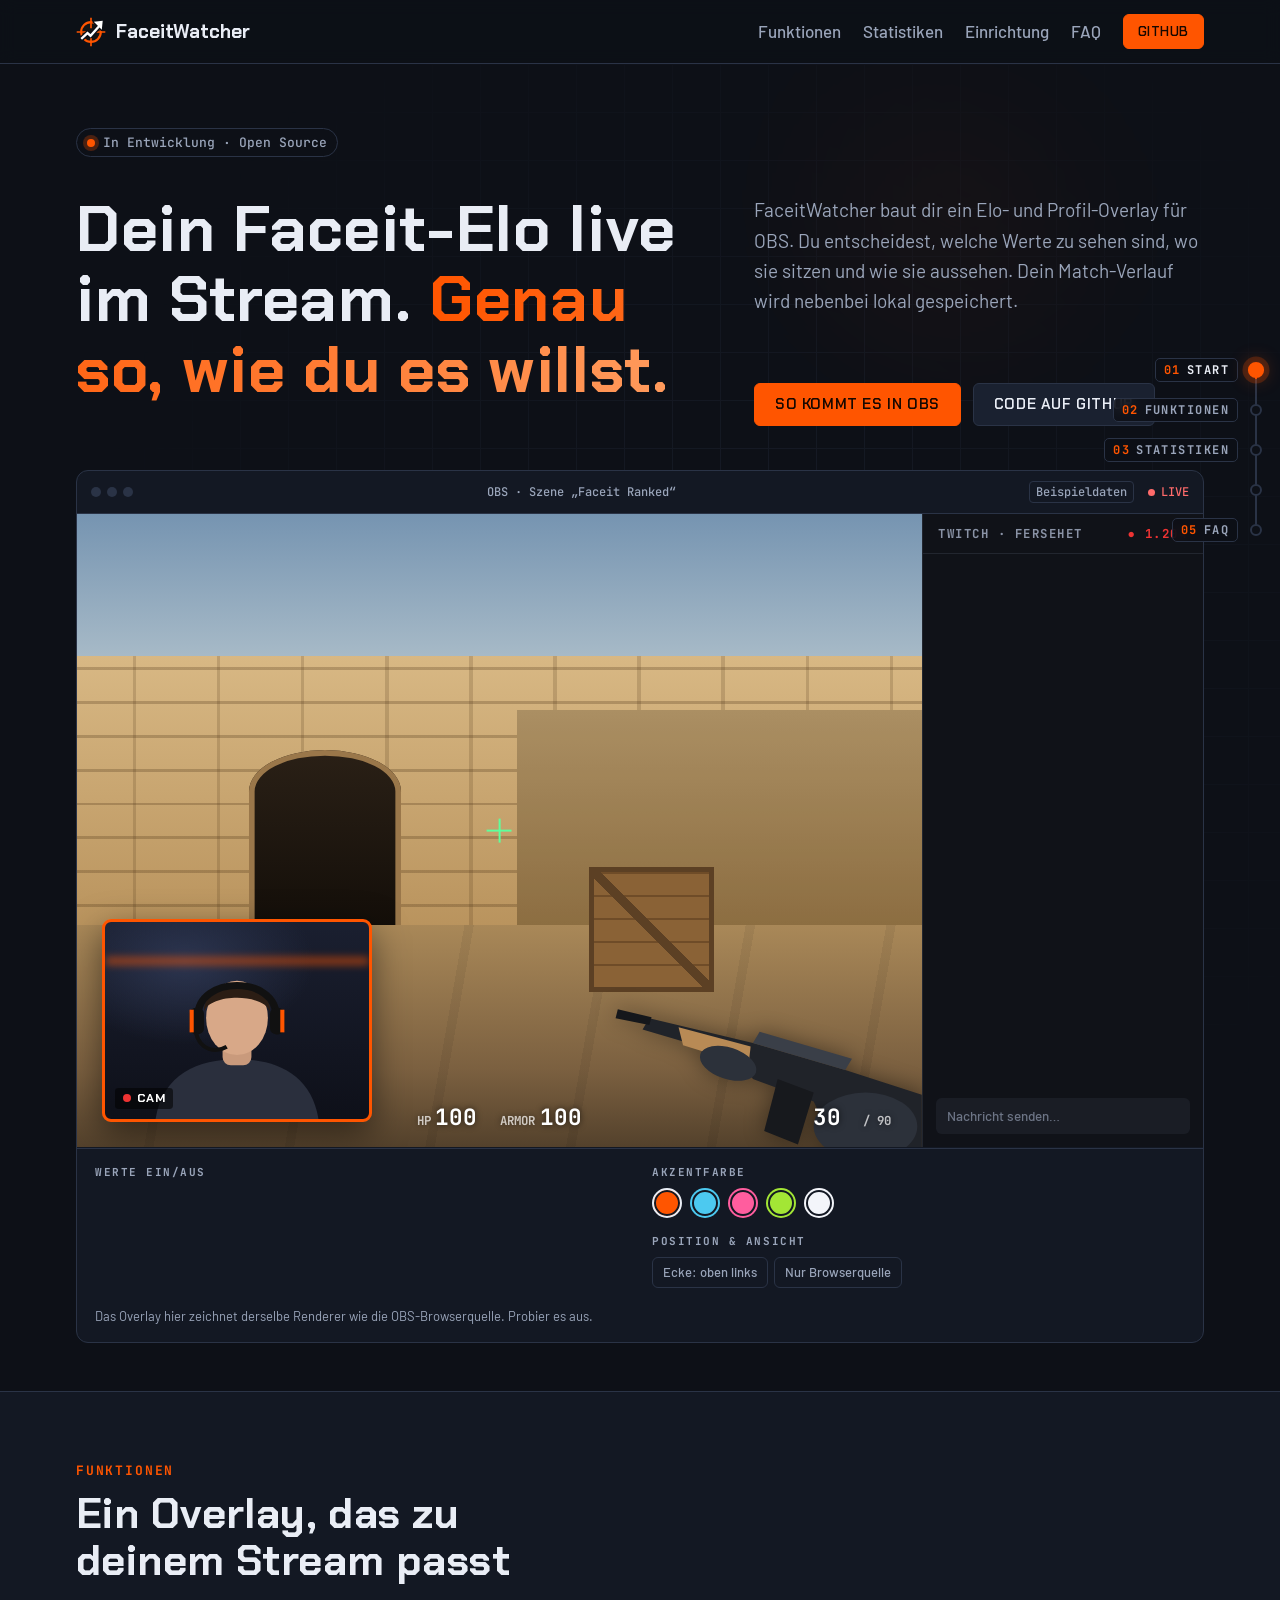
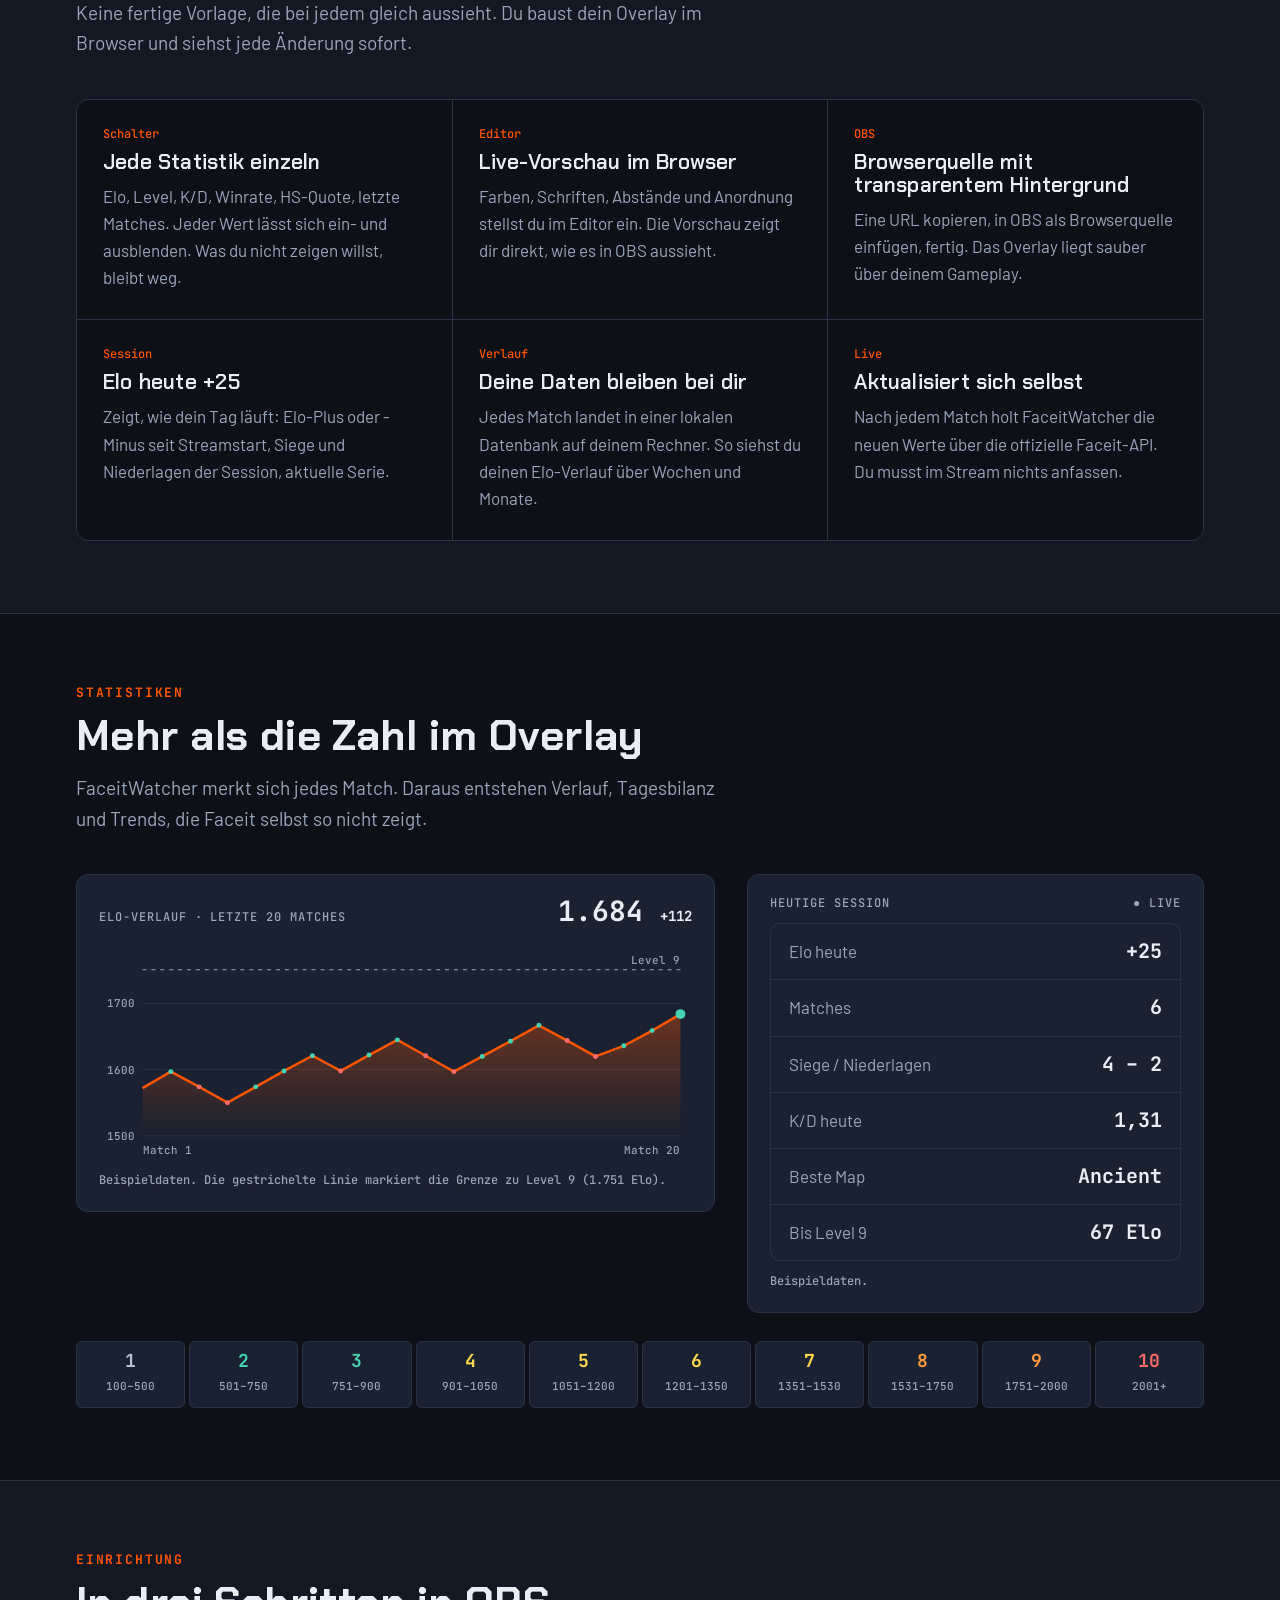
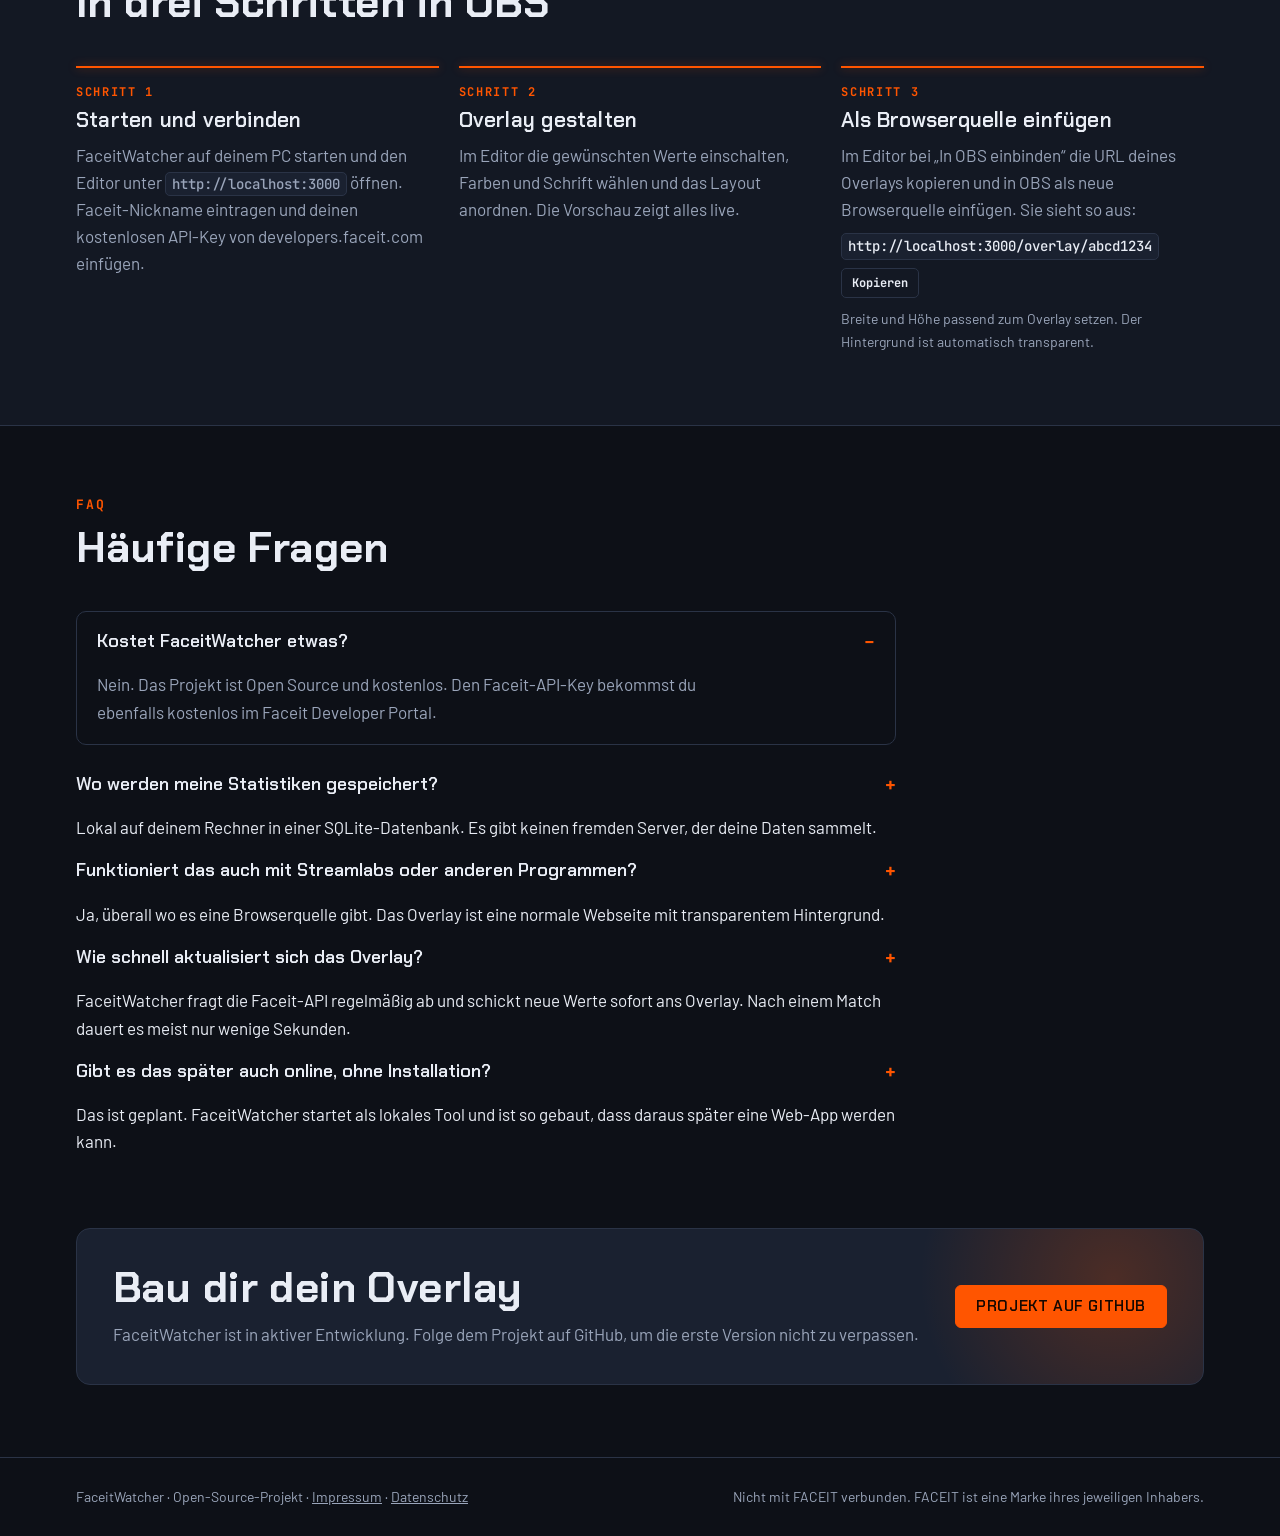
==== website/index.html @ f6cf3127 "Landingpage: Chat als Twitch-Chat von Fersehet, Namen über demo.json" ====
<!doctype html>
<html lang="de">
<head>
<meta charset="utf-8">
<meta name="viewport" content="width=device-width, initial-scale=1, viewport-fit=cover">
<title>FaceitWatcher Overlay</title>
<meta name="description" content="FaceitWatcher: Dein eigenes Faceit Elo- und Profil-Overlay für OBS. Jede Statistik einzeln schaltbar, frei gestaltbar, Verlauf lokal gespeichert.">
<link rel="icon" type="image/svg+xml" href="logo.svg">
<link rel="stylesheet" href="fonts/fonts.css">
<script>document.documentElement.classList.add('js');</script>
<style>
/* Layout: dark broadcast studio. Hero = live overlay editor on a faux game scene; below, alternating feature rows, a real 3-step OBS setup, FAQ, CTA. */
:root {
  color-scheme: dark;
  --bg: #0d1017;
  --bg-2: #131823;
  --surface: #1a2130;
  --line: #2a3346;
  --fg: #e9edf5;
  --muted: #9aa5ba;
  --accent: #ff5500;
  --accent-ink: #170800;
  --glow: rgba(255, 85, 0, .45);
  --up: #46d3b0;
  --down: #ff6b6b;
  --f-overlay: "Play", "Chakra Petch", system-ui, sans-serif;
  --f-display: "Chakra Petch", "Rajdhani", "Segoe UI", system-ui, sans-serif;
  --f-body: "Barlow", "Segoe UI", system-ui, sans-serif;
  --f-mono: "JetBrains Mono", ui-monospace, "SFMono-Regular", Consolas, monospace;
  --gutter-l: max(16px, env(safe-area-inset-left, 0px));
  --gutter-r: max(16px, env(safe-area-inset-right, 0px));
}
* { box-sizing: border-box; }
html { scroll-behavior: smooth; }
@media (prefers-reduced-motion: reduce) { html { scroll-behavior: auto; } *, *::before, *::after { animation: none !important; transition: none !important; } }
body { margin: 0; background: var(--bg); color: var(--fg); font: 400 17px/1.6 var(--f-body); }
a { color: inherit; }
:focus-visible { outline: 2px solid var(--accent); outline-offset: 3px; border-radius: 4px; }
.wrap { max-width: 1160px; margin: 0 auto; padding-left: var(--gutter-l); padding-right: var(--gutter-r); }
h1, h2, h3 { font-family: var(--f-display); font-weight: 700; line-height: 1.1; text-wrap: balance; margin: 0; letter-spacing: .01em; }
h2 { font-size: clamp(28px, 4vw, 42px); }
h3 { font-size: 21px; font-weight: 600; }
p { margin: 0; }
.eyebrow { font: 600 13px/1 var(--f-mono); letter-spacing: .14em; text-transform: uppercase; color: var(--accent); }
.lead { color: var(--muted); font-size: 19px; max-width: 60ch; }

/* Nav */
body::before { content: ""; position: fixed; inset: 0 0 auto; height: env(safe-area-inset-top, 0px); z-index: 10; background: var(--bg); }
.nav { position: sticky; top: env(safe-area-inset-top, 0px); z-index: 9; background: color-mix(in srgb, var(--bg) 88%, transparent); backdrop-filter: blur(8px); border-bottom: 1px solid var(--line); }
.nav .wrap { display: flex; align-items: center; justify-content: space-between; gap: 16px; padding-block: 14px; }
.brand { display: flex; align-items: center; gap: 10px; font: 700 19px/1 var(--f-display); text-decoration: none; }
.brand-mark { width: 30px; height: 30px; flex: none; }
.nav-links { display: flex; gap: 22px; align-items: center; font-weight: 500; }
.nav-links a { text-decoration: none; color: var(--muted); }
.nav-links a:hover { color: var(--fg); }
@media (max-width: 720px) { .nav-links a:not(.btn) { display: none; } }

.btn { display: inline-flex; align-items: center; gap: 8px; font: 600 15px/1 var(--f-display); letter-spacing: .04em; text-transform: uppercase; text-decoration: none; padding: 13px 20px; border-radius: 6px; border: 1px solid var(--line); background: var(--surface); color: var(--fg); cursor: pointer; }
.btn:hover { border-color: var(--muted); }
.btn.primary { background: var(--accent); border-color: var(--accent); color: var(--accent-ink); }
.btn.primary:hover { filter: brightness(1.06); }
.nav .btn { padding: 10px 14px; font-size: 13px; }

/* Hero */
.hero { padding-block: 64px 48px; }
.hero-grid { display: grid; grid-template-columns: minmax(0, 1fr); gap: 44px; }
.hero-text { display: grid; grid-template-columns: minmax(0, 7fr) minmax(0, 5fr); gap: 20px 48px; align-items: end; }
.hero-text > :first-child { grid-column: 1 / -1; justify-self: start; }
@media (max-width: 860px) { .hero-text { grid-template-columns: minmax(0, 1fr); } }
.hero-text h1 { margin: 0; grid-row: span 2; }
.hero h1 { font-size: clamp(38px, 5.6vw, 64px); margin-block: 18px 20px; }
.hero h1 em { font-style: normal; color: var(--accent); }
.hero .actions { display: flex; flex-wrap: wrap; gap: 12px; margin-top: 28px; }
.status { display: inline-flex; align-items: center; gap: 8px; font: 500 13px/1 var(--f-mono); color: var(--muted); border: 1px solid var(--line); padding: 7px 10px; border-radius: 999px; }
.status i { width: 8px; height: 8px; border-radius: 50%; background: var(--accent); box-shadow: 0 0 0 4px color-mix(in srgb, var(--accent) 25%, transparent); }

/* Demo: nachgebaute Stream-Szene, darin das echte Overlay (render.js aus dem Tool) */
.demo { background: var(--bg-2); border: 1px solid var(--line); border-radius: 12px; overflow: hidden; min-width: 0; }
.demo-bar { display: flex; align-items: center; justify-content: space-between; gap: 12px; padding: 10px 14px; border-bottom: 1px solid var(--line); font: 500 12px/1 var(--f-mono); color: var(--muted); }
.demo-bar .dots { display: flex; gap: 6px; }
.demo-bar .dots span { width: 10px; height: 10px; border-radius: 50%; background: var(--line); }
.demo-bar .right { display: inline-flex; gap: 14px; align-items: center; }
@media (max-width: 600px) { .demo-bar > span:nth-child(2) { display: none; } }
.rec { color: var(--down); display: inline-flex; gap: 6px; align-items: center; }
.rec::before { content: ""; width: 7px; height: 7px; border-radius: 50%; background: var(--down); animation: blink 1.6s infinite; }
.source { border: 1px solid var(--line); border-radius: 4px; padding: 4px 6px; }
.source.live { color: var(--up); border-color: color-mix(in srgb, var(--up) 45%, var(--line)); }
@keyframes blink { 50% { opacity: .25; } }

.stream { position: relative; aspect-ratio: 16 / 9; overflow: hidden; container-type: inline-size; background: #07080b; font-family: var(--f-body); }
.game { position: absolute; inset: 0 25% 0 0; overflow: hidden; }
.world { position: absolute; inset: -3%; animation: sway 9s ease-in-out infinite alternate; }
@keyframes sway { 0% { transform: translate(0, 0); } 35% { transform: translate(-1.2%, .4%); } 70% { transform: translate(.8%, -.3%); } 100% { transform: translate(1.4%, .5%); } }
.sky { position: absolute; inset: 0 0 55%; background: linear-gradient(180deg, #6f8fae 0%, #b8c7cf 70%, #d9cfb4 100%); }
.wall { position: absolute; left: 0; right: 0; top: 24%; bottom: 34%; background:
  repeating-linear-gradient(0deg, transparent 0 11%, rgba(80, 55, 25, .28) 11% 12%),
  repeating-linear-gradient(90deg, transparent 0 9%, rgba(80, 55, 25, .2) 9% 9.4%),
  linear-gradient(180deg, #d8b884, #b8925c); }
.wall.far { left: 52%; top: 32%; bottom: 36%; background: linear-gradient(180deg, #c9a874, #a5814d); filter: brightness(.85); }
.door { position: absolute; left: 22%; width: 17%; top: 38%; bottom: 34%; background: linear-gradient(180deg, #2a2016, #120d08); border-radius: 50% 50% 0 0 / 22% 22% 0 0; box-shadow: inset 0 0 0 .5cqw #9a774a; }
.crate { position: absolute; left: 60%; width: 14%; aspect-ratio: 1; bottom: 26%; background:
  linear-gradient(45deg, transparent 47%, #5c4024 47% 53%, transparent 53%),
  repeating-linear-gradient(0deg, #8a6236 0 18%, #6f4c28 18% 20%); border: .5cqw solid #5c4024; }
.floor { position: absolute; left: 0; right: 0; bottom: 0; height: 36%; background: linear-gradient(180deg, #a98858 0%, #7b6040 60%, #4a3a27 100%); }
.floor::after { content: ""; position: absolute; inset: 0; background: repeating-linear-gradient(100deg, transparent 0 14%, rgba(0, 0, 0, .06) 14% 15%); }
.xhair { position: absolute; left: 50%; top: 50%; width: 2.2cqw; aspect-ratio: 1; transform: translate(-50%, -50%); z-index: 2;
  background: linear-gradient(#5dff9c, #5dff9c) center/2px 100% no-repeat, linear-gradient(#5dff9c, #5dff9c) center/100% 2px no-repeat; }
.gun { position: absolute; right: 0; bottom: -1%; width: 40%; z-index: 2; filter: drop-shadow(0 0 1cqw rgba(0, 0, 0, .4)); animation: breathe 3.2s ease-in-out infinite; }
@keyframes breathe { 50% { transform: translateY(2%); } }
.gun.fire { animation: recoil .18s ease-out 3; }
@keyframes recoil { 40% { transform: translate(1.5%, 4%) rotate(-1.5deg); } }
.hud { position: absolute; z-index: 3; color: #fff; font: 700 2cqw/1 var(--f-mono); text-shadow: 0 0 .6cqw rgba(0, 0, 0, .7); display: flex; gap: 2cqw; align-items: baseline; }
.hud small { font-size: .55em; opacity: .7; margin-right: .4em; }
.hud.hp { left: 50%; bottom: 3%; transform: translateX(-50%); }
.hud.ammo { right: 3%; bottom: 3%; }
.killfeed { position: absolute; right: 2%; top: 3%; z-index: 3; display: grid; gap: .5cqw; justify-items: end; }
.killfeed div { font: 600 1.15cqw/1 var(--f-body); color: #fff; background: rgba(0, 0, 0, .55); padding: .5cqw .8cqw; border-radius: .3cqw; animation: rise .3s ease; }
.killfeed .ct { color: #8fc3ff; } .killfeed .t { color: #ffd27a; }
.killfeed .me { box-shadow: inset 0 0 0 1px #e33; }

.slot { position: absolute; z-index: 4; transition: left .45s cubic-bezier(.5, 0, .2, 1), top .45s cubic-bezier(.5, 0, .2, 1); left: 2.5%; top: 4%; }
.stream.pos-tr .slot { left: calc(97.5% - var(--sw, 0px)); }
.stream.pos-br .slot { left: calc(97.5% - var(--sw, 0px)); top: calc(86% - var(--sh, 0px)); }
.slot-inner { transform-origin: 0 0; }
.stream.pos-tr .killfeed { opacity: 0; }

.cam { position: absolute; left: 2.2%; bottom: 4%; width: 24%; aspect-ratio: 4 / 3; z-index: 4; border-radius: .8cqw; overflow: hidden; border: .3cqw solid var(--accent); box-shadow: 0 1cqw 3cqw rgba(0, 0, 0, .5);
  background: radial-gradient(70% 60% at 30% 20%, #2c3550, transparent 70%), linear-gradient(180deg, #1a1f30, #0e1019); }
.cam::before { content: ""; position: absolute; left: 0; right: 0; top: 18%; height: 3%; background: var(--accent); filter: blur(.4cqw); opacity: .7; }
.cam svg { position: absolute; left: 50%; bottom: -4%; width: 78%; transform: translateX(-50%); animation: bob 4s ease-in-out infinite; }
@keyframes bob { 50% { transform: translateX(-50%) translateY(2%) rotate(-1deg); } }
.cam .tag { position: absolute; left: 4%; bottom: 5%; font: 700 1.1cqw/1 var(--f-display); color: #fff; background: rgba(0, 0, 0, .55); padding: .4cqw .7cqw; border-radius: .3cqw; letter-spacing: .05em; }
.cam .tag i { display: inline-block; width: .7cqw; height: .7cqw; border-radius: 50%; background: #e33; margin-right: .5cqw; animation: blink 1.6s infinite; }

.chat { position: absolute; top: 0; right: 0; bottom: 0; width: 25%; z-index: 4; background: #101218; border-left: 1px solid #22262f; display: flex; flex-direction: column; }
.chat-head { padding: 1.2cqw 1.4cqw; font: 700 1.1cqw/1 var(--f-mono); letter-spacing: .12em; color: #8a93a6; border-bottom: 1px solid #22262f; display: flex; justify-content: space-between; }
.chat-head b { color: #e33; font-weight: 700; }
.chat-list { flex: 1; overflow: hidden; display: flex; flex-direction: column; justify-content: flex-end; gap: .7cqw; padding: 1.2cqw 1.4cqw; font: 500 1.3cqw/1.35 var(--f-body); color: #d5dae4; }
.chat-list p { margin: 0; animation: rise .3s ease; overflow-wrap: anywhere; }
.chat-list b { font-weight: 700; }
.chat-list .hl { background: color-mix(in srgb, var(--accent) 18%, transparent); border-left: .3cqw solid var(--accent); padding: .4cqw .6cqw; border-radius: .3cqw; }
.chat-input { margin: 1cqw 1.2cqw 1.2cqw; padding: 1cqw; border-radius: .5cqw; background: #1a1d25; color: #6d7586; font: 500 1.2cqw/1 var(--f-body); }

.alert { position: absolute; left: 37.5%; top: 6%; z-index: 5; transform: translate(-50%, -150%); opacity: 0; transition: transform .5s cubic-bezier(.3, 1.4, .5, 1), opacity .3s;
  background: rgba(12, 14, 20, .9); border: 1px solid var(--accent); border-radius: .8cqw; padding: 1cqw 1.8cqw; text-align: center; color: #fff; font: 600 1.4cqw/1.3 var(--f-display); box-shadow: 0 0 3cqw var(--glow); }
.alert small { display: block; font: 600 1cqw/1 var(--f-mono); color: var(--accent); letter-spacing: .14em; margin-bottom: .4cqw; }
.alert.on { transform: translate(-50%, 0); opacity: 1; }

.stream.alpha { background: repeating-conic-gradient(#2b3140 0 25%, #222836 0 50%) 0 0 / 22px 22px; }
.stream.alpha .world, .stream.alpha .cam, .stream.alpha .chat, .stream.alpha .hud, .stream.alpha .killfeed, .stream.alpha .alert, .stream.alpha .xhair, .stream.alpha .gun { visibility: hidden; }
.stream.alpha .game { right: 0; }
.scene-label { position: absolute; left: 50%; transform: translateX(-50%); bottom: 1.5%; font: 500 11px/1 var(--f-mono); color: #ffffffb0; background: #00000066; padding: 5px 7px; border-radius: 4px; z-index: 6; white-space: nowrap; }
.stream:not(.alpha) .scene-label { display: none; }

/* Controls */
.controls { display: grid; grid-template-columns: minmax(0, 1fr) minmax(0, 1fr); gap: 18px 24px; padding: 18px; border-top: 1px solid var(--line); }
@media (max-width: 560px) { .controls { grid-template-columns: minmax(0, 1fr); } }
.ctl-title { font: 600 11px/1 var(--f-mono); letter-spacing: .14em; text-transform: uppercase; color: var(--muted); margin-bottom: 10px; }
.chips { display: flex; flex-wrap: wrap; gap: 6px; }
.chip { font: 500 13px/1 var(--f-body); padding: 8px 10px; border-radius: 6px; border: 1px solid var(--line); background: transparent; color: var(--muted); cursor: pointer; display: inline-flex; align-items: center; gap: 6px; }
.chip[aria-pressed="true"] { color: var(--fg); border-color: color-mix(in srgb, var(--accent) 60%, var(--line)); background: color-mix(in srgb, var(--accent) 12%, transparent); }
.chip[aria-pressed="true"]::before { content: ""; width: 6px; height: 6px; border-radius: 50%; background: var(--accent); }
.swatches { display: flex; gap: 8px; flex-wrap: wrap; }
.sw { width: 30px; height: 30px; border-radius: 50%; border: 2px solid transparent; cursor: pointer; padding: 0; background: var(--c); box-shadow: inset 0 0 0 2px var(--bg-2); }
.sw[aria-pressed="true"] { border-color: var(--fg); }
.demo-note { font-size: 13px; color: var(--muted); padding: 0 18px 16px; }

/* Sections */
section { padding-block: 72px; scroll-margin-top: 60px; }
.sec-head { display: grid; gap: 14px; margin-bottom: 40px; max-width: 720px; }
.band { background: var(--bg-2); border-block: 1px solid var(--line); }

.features { display: grid; grid-template-columns: repeat(3, minmax(0, 1fr)); gap: 1px; background: var(--line); border: 1px solid var(--line); border-radius: 12px; overflow: hidden; }
@media (max-width: 900px) { .features { grid-template-columns: repeat(2, minmax(0, 1fr)); } }
@media (max-width: 600px) { .features { grid-template-columns: minmax(0, 1fr); } }
.feat { background: var(--bg); padding: 28px 26px; display: flex; flex-direction: column; gap: 10px; }
.feat p { color: var(--muted); }
.feat .tag { font: 500 12px/1 var(--f-mono); color: var(--accent); }

/* Stats */
.stats-grid { display: grid; grid-template-columns: minmax(0, 7fr) minmax(0, 5fr); gap: 32px; align-items: start; }
@media (max-width: 900px) { .stats-grid { grid-template-columns: minmax(0, 1fr); } }
.panel { background: var(--surface); border: 1px solid var(--line); border-radius: 12px; padding: 22px; min-width: 0; }
.panel-head { display: flex; justify-content: space-between; align-items: baseline; gap: 12px; flex-wrap: wrap; margin-bottom: 14px; }
.panel-head b { font: 700 28px/1 var(--f-mono); }
.panel-head > span, .panel-head > div > span { font: 500 12px/1 var(--f-mono); color: var(--muted); letter-spacing: .08em; text-transform: uppercase; }
.chart { width: 100%; height: auto; display: block; }
.chart text { fill: var(--muted); font: 500 11px var(--f-mono); }
.session { display: grid; gap: 1px; background: var(--line); border-radius: 10px; overflow: hidden; border: 1px solid var(--line); }
.session div { background: var(--surface); padding: 14px 18px; display: flex; justify-content: space-between; align-items: baseline; gap: 12px; }
.session dt { color: var(--muted); }
.session b { font: 700 20px/1 var(--f-mono); font-variant-numeric: tabular-nums; }
.example { font: 500 12px/1.4 var(--f-mono); color: var(--muted); margin-top: 12px; }

.levels { display: grid; grid-template-columns: repeat(10, minmax(0, 1fr)); gap: 4px; margin-top: 28px; }
@media (max-width: 600px) { .levels { grid-template-columns: repeat(5, minmax(0, 1fr)); } }
.levels div { background: var(--surface); border: 1px solid var(--line); border-radius: 6px; padding: 10px 6px; text-align: center; }
.levels b { display: block; font: 700 18px/1 var(--f-mono); color: var(--lc); }
.levels span { font: 500 11px/1.3 var(--f-mono); color: var(--muted); }

/* Steps */
.steps { display: grid; grid-template-columns: repeat(3, minmax(0, 1fr)); gap: 20px; counter-reset: s; }
@media (max-width: 860px) { .steps { grid-template-columns: minmax(0, 1fr); } }
.step { counter-increment: s; border-top: 2px solid var(--accent); padding-top: 18px; display: grid; gap: 10px; align-content: start; }
.step::before { content: "Schritt " counter(s); font: 600 12px/1 var(--f-mono); letter-spacing: .14em; text-transform: uppercase; color: var(--accent); }
.step p { color: var(--muted); }
code, .url { font: 500 14px/1.5 var(--f-mono); background: var(--surface); border: 1px solid var(--line); border-radius: 5px; padding: 2px 6px; overflow-wrap: anywhere; }
.copyrow { display: flex; gap: 8px; align-items: center; flex-wrap: wrap; }
.copybtn { font: 600 12px/1 var(--f-mono); padding: 8px 10px; border-radius: 5px; border: 1px solid var(--line); background: transparent; color: var(--fg); cursor: pointer; }

/* FAQ */
.faq { display: grid; gap: 10px; max-width: 820px; }
details { background: var(--bg); border: 1px solid var(--line); border-radius: 10px; padding: 0 20px; }
summary { cursor: pointer; padding-block: 18px; font: 600 18px/1.3 var(--f-display); list-style: none; display: flex; justify-content: space-between; gap: 16px; }
summary::-webkit-details-marker { display: none; }
summary::after { content: "+"; font-family: var(--f-mono); color: var(--accent); }
details[open] summary::after { content: "–"; }
details p { color: var(--muted); padding-bottom: 18px; max-width: 65ch; }

/* CTA */
.cta { text-align: left; display: grid; grid-template-columns: minmax(0, 1fr) auto; gap: 24px; align-items: center; background: var(--surface); border: 1px solid var(--line); border-radius: 14px; padding: 36px; }
@media (max-width: 720px) { .cta { grid-template-columns: minmax(0, 1fr); padding: 26px; } }
.cta p { color: var(--muted); margin-top: 10px; }
footer { border-top: 1px solid var(--line); padding-block: 28px; color: var(--muted); font-size: 14px; }
footer .wrap { display: flex; justify-content: space-between; gap: 16px; flex-wrap: wrap; }
/* Ladebildschirm: Logo baut sich auf und pulsiert, danach verschwimmt er in die Seite */
.intro { display: none; }
.js .intro { position: fixed; inset: 0; z-index: 100; display: grid; place-items: center; background: radial-gradient(60% 50% at 50% 50%, #1a1208 0%, var(--bg) 70%); transition: opacity .6s ease, filter .6s ease, visibility 0s .6s; }
.js .intro.done { opacity: 0; filter: blur(14px); visibility: hidden; pointer-events: none; }
.intro-inner { display: grid; justify-items: center; gap: 18px; transition: transform .6s cubic-bezier(.5, 0, .2, 1); }
.intro.done .intro-inner { transform: scale(1.35); }
.intro-logo { overflow: visible; filter: drop-shadow(0 0 18px var(--glow)); animation: fw-pulse 1.1s ease-in-out .9s infinite; }
.i-ring { stroke-dasharray: 100; stroke-dashoffset: 100; transform: rotate(-90deg); transform-origin: 32px 32px; animation: draw .7s cubic-bezier(.6, 0, .2, 1) .1s forwards; }
.i-cross { opacity: 0; transform: scale(.4); transform-origin: 32px 32px; animation: pop .45s cubic-bezier(.3, 1.6, .5, 1) .45s forwards; }
.i-core { opacity: 0; animation: fade .4s ease .3s forwards; }
.i-arrow { stroke-dasharray: 100; stroke-dashoffset: 100; animation: draw .45s ease-out .65s forwards; }
.i-head { opacity: 0; transform: translate(-6px, 6px); animation: shoot .3s ease-out 1s forwards; }
.intro-word { font: 700 22px/1 var(--f-display); letter-spacing: .32em; color: var(--fg); padding-left: .32em; opacity: 0; animation: rise .5s ease .75s forwards; }
.intro-word span { color: var(--accent); }
.intro-bar { width: 160px; height: 2px; background: var(--line); border-radius: 2px; overflow: hidden; opacity: 0; animation: fade .3s ease .8s forwards; }
.intro-bar i { display: block; height: 100%; width: 100%; background: var(--accent); box-shadow: 0 0 10px var(--glow); transform-origin: left; transform: scaleX(var(--p, .1)); transition: transform .35s ease; }
@keyframes draw { to { stroke-dashoffset: 0; } }
@keyframes pop { to { opacity: 1; transform: none; } }
@keyframes fade { to { opacity: 1; } }
@keyframes shoot { to { opacity: 1; transform: none; } }
@keyframes rise { from { opacity: 0; transform: translateY(8px); } to { opacity: 1; transform: none; } }
@keyframes fw-pulse { 0%, 100% { transform: scale(.94); } 50% { transform: scale(1.04); } }

/* Kleiner Loader in der Vorschau, wenn sich das Overlay ändert */
.fw-loader { position: absolute; inset: 0; z-index: 5; display: grid; place-items: center; backdrop-filter: blur(6px); -webkit-backdrop-filter: blur(6px); background: rgba(12, 12, 12, .25); opacity: 0; visibility: hidden; transition: opacity .2s, visibility 0s .2s; pointer-events: none; }
.fw-loader.on { opacity: 1; visibility: visible; transition: opacity .2s; }
.fw-loader img { width: clamp(28px, 22%, 72px); animation: fw-pulse 1.1s ease-in-out infinite; filter: drop-shadow(0 0 12px var(--glow)); }

/* Scroll-Fortschritt und Navigation */
.progress { position: fixed; top: 0; left: 0; right: 0; height: 2px; z-index: 20; background: var(--accent); box-shadow: 0 0 10px var(--glow); transform-origin: left; transform: scaleX(0); }
.nav { transition: box-shadow .3s, background .3s; }
.nav.scrolled { box-shadow: 0 10px 30px rgba(0, 0, 0, .35); }
.brand-mark { transition: transform .5s cubic-bezier(.3, 1.4, .5, 1); }
.brand:hover .brand-mark { transform: rotate(90deg); }
.nav-links a:not(.btn) { position: relative; transition: color .2s; }
.nav-links a:not(.btn)::after { content: ""; position: absolute; left: 0; right: 0; bottom: -6px; height: 2px; background: var(--accent); transform: scaleX(0); transition: transform .25s ease; }
.nav-links a.active, .nav-links a:not(.btn):hover { color: var(--fg); }
.nav-links a.active::after, .nav-links a:not(.btn):hover::after { transform: scaleX(1); }

/* Buttons */
.btn { position: relative; overflow: hidden; transition: transform .2s, box-shadow .2s, border-color .2s, filter .2s; }
.btn:hover { transform: translateY(-2px); }
.btn.primary:hover { box-shadow: 0 8px 24px var(--glow); }
.btn.primary::after { content: ""; position: absolute; inset: 0; background: linear-gradient(110deg, transparent 30%, rgba(255, 255, 255, .45) 50%, transparent 70%); transform: translateX(-120%); transition: transform .6s ease; }
.btn.primary:hover::after { transform: translateX(120%); }

/* Hero-Hintergrund: Raster und langsam treibendes Leuchten */
.hero { position: relative; overflow: hidden; }
.hero > .wrap { position: relative; }
.hero-bg { position: absolute; inset: 0; pointer-events: none; background-image: linear-gradient(var(--line) 1px, transparent 1px), linear-gradient(90deg, var(--line) 1px, transparent 1px); background-size: 48px 48px; opacity: .35;
  -webkit-mask-image: radial-gradient(70% 70% at 60% 40%, #000 0%, transparent 75%); mask-image: radial-gradient(70% 70% at 60% 40%, #000 0%, transparent 75%); }
.orb { position: absolute; width: 520px; height: 520px; border-radius: 50%; left: 55%; top: -10%; background: radial-gradient(circle, rgba(255, 85, 0, .28), transparent 65%); filter: blur(20px); animation: drift 14s ease-in-out infinite alternate; }
.orb.two { width: 380px; height: 380px; left: -8%; top: 45%; background: radial-gradient(circle, rgba(255, 85, 0, .14), transparent 65%); animation-duration: 18s; animation-direction: alternate-reverse; }
@keyframes drift { from { transform: translate(0, 0); } to { transform: translate(-60px, 50px); } }
.hero h1 em { background: linear-gradient(90deg, var(--accent), #ff9a5c, var(--accent)); background-size: 200% 100%; -webkit-background-clip: text; background-clip: text; color: transparent; animation: shine 6s linear infinite; }
@keyframes shine { to { background-position: -200% 0; } }
.status i { animation: ping 2s ease-out infinite; }
@keyframes ping { 0% { box-shadow: 0 0 0 0 var(--glow); } 100% { box-shadow: 0 0 0 10px transparent; } }

/* Einstieg Hero (nach dem Ladebildschirm) und Einblenden beim Scrollen */
.js [data-hero], .js [data-reveal] { opacity: 0; transform: translateY(26px); transition: opacity .7s ease, transform .7s cubic-bezier(.2, .7, .2, 1); transition-delay: calc(var(--d, 0) * 110ms); }
.js .demo[data-hero] { transform: translateY(30px) scale(.97); }
.js .ready [data-hero], .js [data-reveal].in { opacity: 1; transform: none; }
.js .step[data-reveal] { transform: none; }
.step { position: relative; border-top-color: var(--line); }
.step::after { content: ""; position: absolute; top: -2px; left: 0; right: 0; height: 2px; background: var(--accent); box-shadow: 0 0 10px var(--glow); transform-origin: left; transform: scaleX(1); }
.js .step[data-reveal]::after { transform: scaleX(0); transition: transform .9s cubic-bezier(.6, 0, .2, 1); transition-delay: calc(var(--d, 0) * 160ms + .2s); }
.js .step[data-reveal].in::after { transform: scaleX(1); }
.levels div { transition: transform .5s cubic-bezier(.3, 1.4, .5, 1), opacity .5s, border-color .2s; }
.js .levels[data-reveal] { transform: none; opacity: 1; }
.js .levels[data-reveal] div { opacity: 0; transform: translateY(14px) scale(.9); transition-delay: calc(var(--i) * 45ms); }
.js .levels[data-reveal].in div { opacity: 1; transform: none; }
.levels div:hover { border-color: var(--lc); transform: translateY(-3px); transition-delay: 0s; }

/* Karten: Lichtschein folgt der Maus */
.feat { position: relative; transition: background .3s; }
/* Ein Lichtkegel für alle Boxen: leuchtet über die Trennlinien in die Nachbarboxen hinein */
.features { position: relative; }
.features::before { content: ""; position: absolute; inset: 0; pointer-events: none; opacity: 0; transition: opacity .35s; background: radial-gradient(340px circle at var(--gx, 50%) var(--gy, 50%), var(--accent), transparent 70%); }
.features:hover::before { opacity: 1; }
.feat { z-index: 1; }
.feat::before { content: ""; position: absolute; inset: 0; pointer-events: none; opacity: 0; transition: opacity .35s; background: radial-gradient(420px circle at var(--mx, 50%) var(--my, 50%), rgba(255, 85, 0, .17), transparent 65%); }
.features:hover .feat::before { opacity: 1; }
.feat .tag { transition: letter-spacing .3s; }
.feat:hover .tag { letter-spacing: .08em; }
.panel, details, .cta { transition: border-color .3s, opacity .7s ease, transform .7s cubic-bezier(.2, .7, .2, 1); }
.panel:hover, details:hover { border-color: color-mix(in srgb, var(--accent) 40%, var(--line)); }
details[open] p { animation: rise .35s ease; }
.cta { position: relative; overflow: hidden; }
.cta::before { content: ""; position: absolute; width: 420px; height: 420px; right: -120px; top: -160px; border-radius: 50%; background: radial-gradient(circle, rgba(255, 85, 0, .22), transparent 65%); animation: drift 12s ease-in-out infinite alternate; pointer-events: none; }
.cta > * { position: relative; }

/* Diagramm zeichnet sich beim Scrollen */
.js .chart #line { stroke-dasharray: var(--len); stroke-dashoffset: var(--len); transition: stroke-dashoffset 1.6s cubic-bezier(.6, 0, .2, 1); }
.js .chart #area { opacity: 0; transition: opacity 1s ease .9s; }
.js .chart circle { opacity: 0; transform-box: fill-box; transform-origin: center; transform: scale(0); transition: opacity .3s, transform .4s cubic-bezier(.3, 1.6, .5, 1); transition-delay: calc(var(--i) * 70ms + .2s); }
.chart.in #line { stroke-dashoffset: 0; }
.chart.in #area { opacity: 1; }
.chart.in circle { opacity: 1; transform: none; }

.demo { transition: opacity .7s ease, transform .7s cubic-bezier(.2, .7, .2, 1), box-shadow .4s; }
.demo:hover { box-shadow: 0 20px 60px rgba(0, 0, 0, .45), 0 0 0 1px color-mix(in srgb, var(--accent) 30%, transparent); }

@media (prefers-reduced-motion: reduce) {
  .js [data-hero], .js [data-reveal], .js .levels[data-reveal] div { opacity: 1; transform: none; }
  .js .chart #line { stroke-dasharray: none; }
  .js .chart #area, .js .chart circle { opacity: 1; transform: none; }
  .i-ring, .i-arrow { stroke-dashoffset: 0; }
  .i-cross, .i-core, .i-head, .intro-word, .intro-bar { opacity: 1; transform: none; }
}

/* Kategorien-Leiste rechts: Punkte je Abschnitt, Linie füllt sich beim Scrollen */
.rail { position: fixed; right: max(18px, env(safe-area-inset-right, 0px)); top: 50%; z-index: 8; display: grid; gap: 22px; transform: translate(30px, -50%); opacity: 0; transition: opacity .5s ease .2s, transform .5s ease .2s; }
.ready .rail { opacity: 1; transform: translate(0, -50%); }
.rail-track { position: absolute; right: 5px; top: 9px; bottom: 9px; width: 2px; background: var(--line); border-radius: 2px; overflow: hidden; }
.rail-track i { position: absolute; inset: 0; background: var(--accent); box-shadow: 0 0 8px var(--glow); transform-origin: top; transform: scaleY(var(--fill, 0)); }
.rail a { position: relative; display: flex; align-items: center; justify-content: flex-end; gap: 12px; height: 18px; text-decoration: none; color: var(--muted); font: 600 12px/1 var(--f-mono); letter-spacing: .12em; text-transform: uppercase; }
.rail a::after { content: ""; width: 12px; height: 12px; flex: none; border-radius: 50%; background: var(--bg); border: 2px solid var(--line); box-sizing: border-box; transition: transform .3s cubic-bezier(.3, 1.6, .5, 1), background .3s, border-color .3s, box-shadow .3s; }
.rail a.passed::after { border-color: var(--accent); }
.rail a.active::after { background: var(--accent); border-color: var(--accent); transform: scale(1.35); box-shadow: 0 0 0 4px color-mix(in srgb, var(--accent) 22%, transparent), 0 0 14px var(--glow); }
.rail span { padding: 5px 8px; border-radius: 5px; background: color-mix(in srgb, var(--bg) 85%, transparent); border: 1px solid var(--line); backdrop-filter: blur(6px); opacity: 0; transform: translateX(8px); transition: opacity .25s, transform .25s, color .25s; pointer-events: none; white-space: nowrap; }
.rail span b { color: var(--accent); margin-right: 6px; font-weight: 700; }
.rail a:hover span, .rail a:focus-visible span, .rail a.active span { opacity: 1; transform: none; }
.rail a.active span { color: var(--fg); }
.rail:hover a span { opacity: 1; transform: none; }
@media (max-width: 1100px) { .rail { display: none; } }

/* Handy: Kategorien als wischbare Leiste unter der Navigation */
.mnav { display: none; }
@media (max-width: 720px) {
  .nav .wrap { padding-block: 10px; }
  .brand { font-size: 17px; }
  .mnav { display: flex; gap: 6px; overflow-x: auto; scrollbar-width: none; padding: 0 var(--gutter-r) 10px var(--gutter-l); scroll-snap-type: x proximity; scroll-padding-inline: var(--gutter-l) var(--gutter-r); -webkit-mask-image: linear-gradient(90deg, #000 85%, transparent); mask-image: linear-gradient(90deg, #000 85%, transparent); }
  .mnav::-webkit-scrollbar { display: none; }
  .mnav a { flex: none; scroll-snap-align: start; text-decoration: none; font: 600 13px/1 var(--f-display); letter-spacing: .04em; text-transform: uppercase; color: var(--muted); padding: 8px 12px; border-radius: 999px; border: 1px solid var(--line); transition: color .2s, background .2s, border-color .2s; }
  .mnav a.active { color: var(--accent-ink); background: var(--accent); border-color: var(--accent); }
  section { scroll-margin-top: 104px; padding-block: 56px; }
  .hero { padding-block: 36px 32px; }
  .hero h1 { font-size: clamp(34px, 10vw, 44px); }
  .lead { font-size: 17px; }
  .hero .actions { display: grid; grid-template-columns: minmax(0, 1fr); }
  .hero .actions .btn { justify-content: center; }
  .feat { padding: 22px 20px; }
  .panel { padding: 16px; }
  .cta { text-align: center; }
  .cta .btn { justify-self: stretch; justify-content: center; }
  footer .wrap { flex-direction: column; gap: 6px; }
}

/* Handy: Stream-Szene ohne Chat, damit Overlay und Cam lesbar bleiben */
@media (max-width: 600px) {
  .demo { margin-inline: calc(-1 * var(--gutter-l)) calc(-1 * var(--gutter-r)); border-radius: 0; border-inline: 0; }
  .stream { aspect-ratio: 4 / 3; }
  .stream .game { right: 0; }
  .stream .chat, .stream .killfeed { display: none; }
  .cam { width: 30%; }
  .hud { font-size: 3.4cqw; }
  .gun { width: 52%; }
  .alert { left: 50%; font-size: 2.6cqw; }
  .alert small { font-size: 1.8cqw; }
  .controls { padding: 16px var(--gutter-r) 16px var(--gutter-l); }
  .chips { flex-wrap: nowrap; overflow-x: auto; scrollbar-width: none; margin-inline: calc(-1 * var(--gutter-l)) calc(-1 * var(--gutter-r)); padding-inline: var(--gutter-l) var(--gutter-r); }
  .chips::-webkit-scrollbar { display: none; }
  .chip { flex: none; }
  .demo-note { padding-inline: var(--gutter-l) var(--gutter-r); }
}
</style>
</head>
<body>
<div class="intro" id="intro" role="status" aria-label="Lädt…">
  <div class="intro-inner">
    <svg class="intro-logo" viewBox="0 0 64 64" width="96" height="96" aria-hidden="true">
      <defs>
        <mask id="intro-cut">
          <rect width="64" height="64" fill="#fff"/>
          <path d="M13 45L24.5 34.5L31 40L48 21" fill="none" stroke="#000" stroke-width="10.5" stroke-linecap="round" stroke-linejoin="round"/>
          <path d="M57 8L55 27L38 10Z" fill="#000" stroke="#000" stroke-width="6" stroke-linejoin="round"/>
        </mask>
      </defs>
      <g mask="url(#intro-cut)">
        <circle class="i-core" cx="32" cy="32" r="21" fill="#141414"/>
        <circle class="i-ring" cx="32" cy="32" r="21" fill="none" stroke="#ff5500" stroke-width="4.5" pathLength="100"/>
        <path class="i-cross" d="M32 1.5V24M32 40V62.5M1.5 32H24M40 32H62.5" stroke="#ff5500" stroke-width="3.5"/>
      </g>
      <path class="i-arrow" d="M13 45L24.5 34.5L31 40L48 21" fill="none" stroke="#fff" stroke-width="5" stroke-linecap="square" pathLength="100"/>
      <path class="i-head" d="M57 8L55 27L38 10Z" fill="#fff"/>
    </svg>
    <div class="intro-word">FACEIT<span>WATCHER</span></div>
    <div class="intro-bar"><i></i></div>
  </div>
</div>
<div class="progress" id="progress" aria-hidden="true"></div>
<nav class="nav" aria-label="Hauptnavigation">
  <div class="wrap">
    <a class="brand" href="#top"><img class="brand-mark" src="logo.svg" alt="" width="30" height="30">FaceitWatcher</a>
    <div class="nav-links">
      <a href="#features">Funktionen</a>
      <a href="#stats">Statistiken</a>
      <a href="#setup">Einrichtung</a>
      <a href="#faq">FAQ</a>
      <a class="btn primary" href="https://github.com/fersehet/faceitwatcher" target="_blank" rel="noopener">GitHub</a>
    </div>
  </div>
  <div class="mnav" id="mnav">
    <a href="#top">Start</a>
    <a href="#features">Funktionen</a>
    <a href="#stats">Statistiken</a>
    <a href="#setup">Einrichtung</a>
    <a href="#faq">FAQ</a>
  </div>
</nav>
<nav class="rail" id="rail" aria-label="Abschnitte">
  <div class="rail-track" aria-hidden="true"><i></i></div>
  <a href="#top"><span><b>01</b>Start</span></a>
  <a href="#features"><span><b>02</b>Funktionen</span></a>
  <a href="#stats"><span><b>03</b>Statistiken</span></a>
  <a href="#setup"><span><b>04</b>Einrichtung</span></a>
  <a href="#faq"><span><b>05</b>FAQ</span></a>
</nav>

<header class="hero" id="top">
  <div class="hero-bg" aria-hidden="true"><span class="orb"></span><span class="orb two"></span></div>
  <div class="wrap hero-grid">
    <div class="hero-text">
      <span class="status" data-hero style="--d:0"><i></i>In Entwicklung · Open Source</span>
      <h1 data-hero style="--d:1">Dein Faceit-Elo live im Stream. <em>Genau so, wie du es willst.</em></h1>
      <p class="lead" data-hero style="--d:2">FaceitWatcher baut dir ein Elo- und Profil-Overlay für OBS. Du entscheidest, welche Werte zu sehen sind, wo sie sitzen und wie sie aussehen. Dein Match-Verlauf wird nebenbei lokal gespeichert.</p>
      <div class="actions" data-hero style="--d:3">
        <a class="btn primary" href="#setup">So kommt es in OBS</a>
        <a class="btn" href="https://github.com/fersehet/faceitwatcher" target="_blank" rel="noopener">Code auf GitHub</a>
      </div>
    </div>

    <div class="demo" data-hero style="--d:3" aria-label="Interaktive Vorschau: Stream-Szene mit dem echten Overlay">
      <div class="demo-bar">
        <span class="dots"><span></span><span></span><span></span></span>
        <span>OBS · Szene „Faceit Ranked“</span>
        <span class="right"><span class="source" id="dataSource">Beispieldaten</span><span class="rec">LIVE</span></span>
      </div>
      <div class="stream pos-tl" id="scene">
        <div class="game">
          <div class="world" aria-hidden="true">
            <div class="sky"></div><div class="wall"></div><div class="wall far"></div><div class="door"></div><div class="floor"></div><div class="crate"></div>
          </div>
          <span class="xhair" aria-hidden="true"></span>
          <svg class="gun" id="gun" viewBox="0 0 300 170" aria-hidden="true">
            <path d="M300 170 L300 118 L232 96 L150 72 L58 50 L52 60 L140 86 L150 104 L204 124 L226 170 Z" fill="#202329"/>
            <path d="M150 72 L232 96 L238 86 L156 62 Z" fill="#3a3f48"/>
            <path d="M30 42 L60 49 L58 56 L28 50 Z" fill="#15171b"/>
            <path d="M84 58 L148 75 L146 92 L88 74 Z" fill="#b88a55"/>
            <path d="M172 104 L204 116 L190 162 L160 150 Z" fill="#17191d"/>
            <ellipse cx="250" cy="146" rx="46" ry="30" fill="#2c313a"/>
            <ellipse cx="128" cy="90" rx="26" ry="14" fill="#2c313a" transform="rotate(18 128 90)"/>
          </svg>
          <div class="killfeed" id="killfeed" aria-hidden="true"></div>
          <div class="hud hp" aria-hidden="true"><span><small>HP</small>100</span><span><small>ARMOR</small>100</span></div>
          <div class="hud ammo" aria-hidden="true"><span id="ammo">30</span><small>/ 90</small></div>
          <div class="slot" id="slot"><div class="slot-inner" id="overlay"></div></div>
        </div>
        <div class="cam" aria-hidden="true">
          <svg viewBox="0 0 200 170">
            <path d="M20 170 C24 120 60 104 100 104 C140 104 176 120 180 170 Z" fill="#2a2f3d"/>
            <rect x="86" y="88" width="28" height="22" rx="8" fill="#c99a7c"/>
            <ellipse cx="100" cy="64" rx="30" ry="36" fill="#d8a888"/>
            <path d="M68 58 C66 26 134 26 132 58 C126 40 74 40 68 58 Z" fill="#2b1d14"/>
            <path d="M62 64 C60 22 140 22 138 64" fill="none" stroke="#111" stroke-width="7"/>
            <rect x="54" y="54" width="14" height="26" rx="6" fill="#111"/><rect x="132" y="54" width="14" height="26" rx="6" fill="#111"/>
            <path d="M60 78 C64 96 80 98 90 92" fill="none" stroke="#111" stroke-width="4"/>
            <rect x="54" y="56" width="4" height="22" fill="var(--accent)"/><rect x="142" y="56" width="4" height="22" fill="var(--accent)"/>
          </svg>
          <span class="tag"><i></i>CAM</span>
        </div>
        <div class="chat" aria-hidden="true">
          <div class="chat-head"><span>TWITCH · <span id="chatChannel">FERSEHET</span></span> <b>● 1.204</b></div>
          <div class="chat-list" id="chat"></div>
          <div class="chat-input">Nachricht senden…</div>
        </div>
        <div class="alert" id="alert" aria-hidden="true"><small>NEUER FOLLOWER</small><span id="alertName"></span></div>
        <span class="scene-label">Nur die Browserquelle · transparent</span>
      </div>
      <div class="controls">
        <div>
          <div class="ctl-title">Werte ein/aus</div>
          <div class="chips" id="statChips"></div>
        </div>
        <div style="display:grid; gap:18px;">
          <div>
            <div class="ctl-title">Akzentfarbe</div>
            <div class="swatches" id="swatches">
              <button class="sw" type="button" style="--c:#ff5500" data-color="#ff5500" aria-label="Orange" aria-pressed="true"></button>
              <button class="sw" type="button" style="--c:#4cc9f0" data-color="#4cc9f0" aria-label="Cyan" aria-pressed="false"></button>
              <button class="sw" type="button" style="--c:#ff5d9e" data-color="#ff5d9e" aria-label="Pink" aria-pressed="false"></button>
              <button class="sw" type="button" style="--c:#a3e635" data-color="#a3e635" aria-label="Limette" aria-pressed="false"></button>
              <button class="sw" type="button" style="--c:#f3f5fa" data-color="#f3f5fa" aria-label="Weiß" aria-pressed="false"></button>
            </div>
          </div>
          <div>
            <div class="ctl-title">Position &amp; Ansicht</div>
            <div class="chips">
              <button class="chip" type="button" id="l-pos" aria-pressed="false">Ecke: oben links</button>
              <button class="chip" type="button" id="l-alpha" aria-pressed="false">Nur Browserquelle</button>
            </div>
          </div>
        </div>
      </div>
      <p class="demo-note" id="demoNote">Das Overlay hier zeichnet derselbe Renderer wie die OBS-Browserquelle. Probier es aus.</p>
    </div>
  </div>
</header>

<section id="features" class="band">
  <div class="wrap">
    <div class="sec-head" data-reveal>
      <span class="eyebrow">Funktionen</span>
      <h2>Ein Overlay, das zu deinem Stream passt</h2>
      <p class="lead">Keine fertige Vorlage, die bei jedem gleich aussieht. Du baust dein Overlay im Browser und siehst jede Änderung sofort.</p>
    </div>
    <div class="features">
      <article class="feat" data-reveal style="--d:0"><span class="tag">Schalter</span><h3>Jede Statistik einzeln</h3><p>Elo, Level, K/D, Winrate, HS-Quote, letzte Matches. Jeder Wert lässt sich ein- und ausblenden. Was du nicht zeigen willst, bleibt weg.</p></article>
      <article class="feat" data-reveal style="--d:1"><span class="tag">Editor</span><h3>Live-Vorschau im Browser</h3><p>Farben, Schriften, Abstände und Anordnung stellst du im Editor ein. Die Vorschau zeigt dir direkt, wie es in OBS aussieht.</p></article>
      <article class="feat" data-reveal style="--d:2"><span class="tag">OBS</span><h3>Browserquelle mit transparentem Hintergrund</h3><p>Eine URL kopieren, in OBS als Browserquelle einfügen, fertig. Das Overlay liegt sauber über deinem Gameplay.</p></article>
      <article class="feat" data-reveal style="--d:0"><span class="tag">Session</span><h3>Elo heute +25</h3><p>Zeigt, wie dein Tag läuft: Elo-Plus oder -Minus seit Streamstart, Siege und Niederlagen der Session, aktuelle Serie.</p></article>
      <article class="feat" data-reveal style="--d:1"><span class="tag">Verlauf</span><h3>Deine Daten bleiben bei dir</h3><p>Jedes Match landet in einer lokalen Datenbank auf deinem Rechner. So siehst du deinen Elo-Verlauf über Wochen und Monate.</p></article>
      <article class="feat" data-reveal style="--d:2"><span class="tag">Live</span><h3>Aktualisiert sich selbst</h3><p>Nach jedem Match holt FaceitWatcher die neuen Werte über die offizielle Faceit-API. Du musst im Stream nichts anfassen.</p></article>
    </div>
  </div>
</section>

<section id="stats">
  <div class="wrap">
    <div class="sec-head" data-reveal>
      <span class="eyebrow">Statistiken</span>
      <h2>Mehr als die Zahl im Overlay</h2>
      <p class="lead">FaceitWatcher merkt sich jedes Match. Daraus entstehen Verlauf, Tagesbilanz und Trends, die Faceit selbst so nicht zeigt.</p>
    </div>
    <div class="stats-grid">
      <div class="panel" data-reveal>
        <div class="panel-head"><div><span>Elo-Verlauf · letzte 20 Matches</span></div><b><span data-count="1684">1.684</span> <small class="up" style="font-size:14px">+<span data-count="112">112</span></small></b></div>
        <svg class="chart" viewBox="0 0 600 220" role="img" aria-label="Beispiel: Elo steigt über 20 Matches von 1572 auf 1684">
          <defs><linearGradient id="fill" x1="0" x2="0" y1="0" y2="1"><stop offset="0" stop-color="var(--accent)" stop-opacity=".35"/><stop offset="1" stop-color="var(--accent)" stop-opacity="0"/></linearGradient></defs>
          <g id="grid"></g>
          <path id="area" fill="url(#fill)"></path>
          <path id="line" fill="none" stroke="var(--accent)" stroke-width="2.5" stroke-linejoin="round"></path>
          <g id="dots"></g>
        </svg>
        <p class="example">Beispieldaten. Die gestrichelte Linie markiert die Grenze zu Level 9 (1.751 Elo).</p>
      </div>
      <div class="panel" data-reveal style="--d:1">
        <div class="panel-head"><span>Heutige Session</span><span class="up">● live</span></div>
        <dl class="session" style="margin:0">
          <div><dt>Elo heute</dt><b class="up">+<span data-count="25">25</span></b></div>
          <div><dt>Matches</dt><b data-count="6">6</b></div>
          <div><dt>Siege / Niederlagen</dt><b>4 – 2</b></div>
          <div><dt>K/D heute</dt><b>1,31</b></div>
          <div><dt>Beste Map</dt><b>Ancient</b></div>
          <div><dt>Bis Level 9</dt><b><span data-count="67">67</span> Elo</b></div>
        </dl>
        <p class="example">Beispieldaten.</p>
      </div>
    </div>
    <div class="levels" data-reveal aria-label="Faceit Level und Elo-Grenzen">
      <div style="--lc:#b8c1d1"><b>1</b><span>100–500</span></div>
      <div style="--lc:#46d3b0"><b>2</b><span>501–750</span></div>
      <div style="--lc:#46d3b0"><b>3</b><span>751–900</span></div>
      <div style="--lc:#ffd84d"><b>4</b><span>901–1050</span></div>
      <div style="--lc:#ffd84d"><b>5</b><span>1051–1200</span></div>
      <div style="--lc:#ffd84d"><b>6</b><span>1201–1350</span></div>
      <div style="--lc:#ffd84d"><b>7</b><span>1351–1530</span></div>
      <div style="--lc:#ff9a3d"><b>8</b><span>1531–1750</span></div>
      <div style="--lc:#ff9a3d"><b>9</b><span>1751–2000</span></div>
      <div style="--lc:#ff6b6b"><b>10</b><span>2001+</span></div>
    </div>
  </div>
</section>

<section id="setup" class="band">
  <div class="wrap">
    <div class="sec-head" data-reveal>
      <span class="eyebrow">Einrichtung</span>
      <h2>In drei Schritten in OBS</h2>
    </div>
    <div class="steps">
      <div class="step" data-reveal style="--d:0"><h3>Starten und verbinden</h3><p>FaceitWatcher auf deinem PC starten und den Editor unter <code>http://localhost:3000</code> öffnen. Faceit-Nickname eintragen und deinen kostenlosen API-Key von developers.faceit.com einfügen.</p></div>
      <div class="step" data-reveal style="--d:1"><h3>Overlay gestalten</h3><p>Im Editor die gewünschten Werte einschalten, Farben und Schrift wählen und das Layout anordnen. Die Vorschau zeigt alles live.</p></div>
      <div class="step" data-reveal style="--d:2"><h3>Als Browserquelle einfügen</h3><p>Im Editor bei „In OBS einbinden“ die URL deines Overlays kopieren und in OBS als neue Browserquelle einfügen. Sie sieht so aus:</p>
        <div class="copyrow"><span class="url" id="obsUrl">http://localhost:3000/overlay/abcd1234</span><button class="copybtn" type="button" id="copyBtn">Kopieren</button></div>
        <p style="font-size:14px">Breite und Höhe passend zum Overlay setzen. Der Hintergrund ist automatisch transparent.</p>
      </div>
    </div>
  </div>
</section>

<section id="faq">
  <div class="wrap">
    <div class="sec-head" data-reveal>
      <span class="eyebrow">FAQ</span>
      <h2>Häufige Fragen</h2>
    </div>
    <div class="faq">
      <details open data-reveal style="--d:0"><summary>Kostet FaceitWatcher etwas?</summary><p>Nein. Das Projekt ist Open Source und kostenlos. Den Faceit-API-Key bekommst du ebenfalls kostenlos im Faceit Developer Portal.</p></details>
      <detailsNone data-reveal style="--d:1"><summary>Wo werden meine Statistiken gespeichert?</summary><p>Lokal auf deinem Rechner in einer SQLite-Datenbank. Es gibt keinen fremden Server, der deine Daten sammelt.</p></details>
      <detailsNone data-reveal style="--d:2"><summary>Funktioniert das auch mit Streamlabs oder anderen Programmen?</summary><p>Ja, überall wo es eine Browserquelle gibt. Das Overlay ist eine normale Webseite mit transparentem Hintergrund.</p></details>
      <detailsNone data-reveal style="--d:3"><summary>Wie schnell aktualisiert sich das Overlay?</summary><p>FaceitWatcher fragt die Faceit-API regelmäßig ab und schickt neue Werte sofort ans Overlay. Nach einem Match dauert es meist nur wenige Sekunden.</p></details>
      <detailsNone data-reveal style="--d:4"><summary>Gibt es das später auch online, ohne Installation?</summary><p>Das ist geplant. FaceitWatcher startet als lokales Tool und ist so gebaut, dass daraus später eine Web-App werden kann.</p></details>
    </div>
  </div>
</section>

<section style="padding-top:0">
  <div class="wrap">
    <div class="cta" data-reveal>
      <div>
        <h2>Bau dir dein Overlay</h2>
        <p>FaceitWatcher ist in aktiver Entwicklung. Folge dem Projekt auf GitHub, um die erste Version nicht zu verpassen.</p>
      </div>
      <a class="btn primary" href="https://github.com/fersehet/faceitwatcher" target="_blank" rel="noopener">Projekt auf GitHub</a>
    </div>
  </div>
</section>

<footer>
  <div class="wrap">
    <span>FaceitWatcher · Open-Source-Projekt · <a href="impressum.html">Impressum</a> · <a href="datenschutz.html">Datenschutz</a></span>
    <span>Nicht mit FACEIT verbunden. FACEIT ist eine Marke ihres jeweiligen Inhabers.</span>
  </div>
</footer>

<script>
(function () {
  var reduced = matchMedia('(prefers-reduced-motion: reduce)').matches;

  // Ladebildschirm: Logo baut sich auf, Balken folgt dem Laden, dann verschwimmt alles in die Seite
  var intro = document.getElementById('intro');
  var bar = intro.querySelector('.intro-bar i');
  var started = performance.now();
  var setBar = function (p) { bar.style.setProperty('--p', p); };
  var finished = false;
  var finish = function () {
    if (finished) return;
    finished = true;
    setBar(1);
    var wait = reduced ? 0 : Math.max(0, 1300 - (performance.now() - started));
    setTimeout(function () {
      intro.classList.add('done');
      document.body.classList.add('ready');
      startReveals();
    }, wait);
  };
  setTimeout(function () { setBar(.45); }, 200);
  document.fonts && document.fonts.ready.then(function () { setBar(.8); });
  if (document.readyState === 'complete') finish(); else window.addEventListener('load', finish);
  setTimeout(finish, 4000);

  document.getElementById('copyBtn').addEventListener('click', function () {
    var btn = this, text = document.getElementById('obsUrl').textContent;
    var done = function () { btn.textContent = 'Kopiert'; setTimeout(function () { btn.textContent = 'Kopieren'; }, 1600); };
    var fallback = function () { var r = document.createRange(); r.selectNodeContents(document.getElementById('obsUrl')); var s = getSelection(); s.removeAllRanges(); s.addRange(r); btn.textContent = 'Markiert'; };
    try { navigator.clipboard.writeText(text).then(done, fallback); } catch (e) { fallback(); }
  });

  // Example Elo history chart, one scale for everything
  var elo = [1572, 1597, 1574, 1550, 1574, 1598, 1621, 1598, 1622, 1645, 1621, 1597, 1620, 1643, 1667, 1644, 1620, 1636, 1659, 1684];
  var W = 600, H = 220, padL = 44, padR = 12, padT = 12, padB = 24;
  var min = 1500, max = 1775;
  var x = function (i) { return padL + i * (W - padL - padR) / (elo.length - 1); };
  var y = function (v) { return padT + (max - v) * (H - padT - padB) / (max - min); };
  var ns = 'http://www.w3.org/2000/svg';
  var grid = document.getElementById('grid');
  [1500, 1600, 1700].forEach(function (v) {
    var l = document.createElementNS(ns, 'line');
    l.setAttribute('x1', padL); l.setAttribute('x2', W - padR); l.setAttribute('y1', y(v)); l.setAttribute('y2', y(v));
    l.setAttribute('stroke', 'var(--line)'); grid.appendChild(l);
    var t = document.createElementNS(ns, 'text');
    t.setAttribute('x', padL - 8); t.setAttribute('y', y(v) + 4); t.setAttribute('text-anchor', 'end'); t.textContent = v;
    grid.appendChild(t);
  });
  var lv = document.createElementNS(ns, 'line');
  lv.setAttribute('x1', padL); lv.setAttribute('x2', W - padR); lv.setAttribute('y1', y(1751)); lv.setAttribute('y2', y(1751));
  lv.setAttribute('stroke', 'var(--muted)'); lv.setAttribute('stroke-dasharray', '4 5'); grid.appendChild(lv);
  var lt = document.createElementNS(ns, 'text');
  lt.setAttribute('x', W - padR); lt.setAttribute('y', y(1751) - 6); lt.setAttribute('text-anchor', 'end'); lt.textContent = 'Level 9';
  grid.appendChild(lt);
  [[0, 'Match 1'], [elo.length - 1, 'Match 20']].forEach(function (p) {
    var t = document.createElementNS(ns, 'text');
    t.setAttribute('x', x(p[0])); t.setAttribute('y', H - 6); t.setAttribute('text-anchor', p[0] ? 'end' : 'start'); t.textContent = p[1];
    grid.appendChild(t);
  });
  var d = elo.map(function (v, i) { return (i ? 'L' : 'M') + x(i).toFixed(1) + ' ' + y(v).toFixed(1); }).join(' ');
  document.getElementById('line').setAttribute('d', d);
  document.getElementById('area').setAttribute('d', d + ' L' + x(elo.length - 1) + ' ' + y(min) + ' L' + x(0) + ' ' + y(min) + ' Z');
  var lineEl = document.getElementById('line');
  lineEl.style.setProperty('--len', Math.ceil(lineEl.getTotalLength()));
  var dots = document.getElementById('dots');
  elo.forEach(function (v, i) {
    if (i === 0) return;
    var c = document.createElementNS(ns, 'circle');
    c.style.setProperty('--i', i);
    c.setAttribute('cx', x(i)); c.setAttribute('cy', y(v)); c.setAttribute('r', i === elo.length - 1 ? 5 : 2.5);
    c.setAttribute('fill', v >= elo[i - 1] ? 'var(--up)' : 'var(--down)');
    dots.appendChild(c);
  });

  // Einblenden beim Scrollen, Zahlen zählen hoch, Diagramm zeichnet sich
  document.querySelectorAll('.levels div').forEach(function (el, i) { el.style.setProperty('--i', i); });
  var fmt = function (n) { return Math.round(n).toLocaleString('de-DE'); };
  var countUp = function (el) {
    var to = Number(el.dataset.count);
    if (reduced) { el.textContent = fmt(to); return; }
    var from = to > 100 ? to * .9 : 0, t0 = performance.now(), dur = 1200;
    (function tick(now) {
      var k = Math.min(1, (now - t0) / dur);
      el.textContent = fmt(from + (to - from) * (1 - Math.pow(1 - k, 3)));
      if (k < 1) requestAnimationFrame(tick);
    })(t0);
  };
  function startReveals() {
    var targets = document.querySelectorAll('[data-reveal], .chart, .panel');
    if (!('IntersectionObserver' in window)) {
      targets.forEach(function (el) { el.classList.add('in'); });
      return;
    }
    var io = new IntersectionObserver(function (entries) {
      entries.forEach(function (e) {
        if (!e.isIntersecting) return;
        e.target.classList.add('in');
        e.target.querySelectorAll('[data-count]').forEach(countUp);
        io.unobserve(e.target);
      });
    }, { threshold: .15, rootMargin: '0px 0px -40px 0px' });
    targets.forEach(function (el) { io.observe(el); });
  }

  // Navigation: Schatten, Fortschrittsbalken und aktiver Abschnitt
  var nav = document.querySelector('.nav');
  var progress = document.getElementById('progress');
  var onScroll = function () {
    var max = document.documentElement.scrollHeight - innerHeight;
    progress.style.transform = 'scaleX(' + (max > 0 ? scrollY / max : 0) + ')';
    nav.classList.toggle('scrolled', scrollY > 8);
  };
  addEventListener('scroll', onScroll, { passive: true });
  onScroll();
  var secIds = ['top', 'features', 'stats', 'setup', 'faq'];
  var secs = secIds.map(function (id) { return document.getElementById(id); });
  var railFill = document.querySelector('.rail-track i');
  var groups = ['.nav-links', '#rail', '#mnav'].map(function (sel) {
    var map = {};
    document.querySelectorAll(sel + ' a[href^="#"]').forEach(function (a) { map[a.getAttribute('href').slice(1)] = a; });
    return map;
  });
  var mnav = document.getElementById('mnav');
  var lastActive = '';
  var spy = function () {
    var mid = innerHeight * 0.4, idx = 0, frac = 0;
    var atEnd = innerHeight + scrollY >= document.documentElement.scrollHeight - 4;
    secs.forEach(function (sec, i) { if (sec.getBoundingClientRect().top <= mid) idx = i; });
    if (atEnd) idx = secs.length - 1;
    else if (idx < secs.length - 1) {
      var a = secs[idx].getBoundingClientRect().top, b = secs[idx + 1].getBoundingClientRect().top;
      frac = Math.min(1, Math.max(0, (mid - a) / (b - a)));
    }
    railFill.parentNode.parentNode.style.setProperty('--fill', (idx + frac) / (secs.length - 1));
    var id = secIds[idx];
    groups.forEach(function (map, g) {
      secIds.forEach(function (sid, i) {
        var link = map[sid];
        if (!link) return;
        link.classList.toggle('active', sid === id && !(g === 0 && sid === 'top'));
        link.classList.toggle('passed', i < idx);
      });
    });
    if (id !== lastActive) {
      lastActive = id;
      var chip = groups[2][id];
      if (chip && getComputedStyle(mnav).display !== 'none') mnav.scrollBy({ left: chip.getBoundingClientRect().left - mnav.getBoundingClientRect().left - 16, behavior: reduced ? 'auto' : 'smooth' });
    }
  };
  addEventListener('scroll', spy, { passive: true });
  addEventListener('resize', spy);
  spy();

  // Funktionskarten: Lichtschein folgt der Maus
  var featGrid = document.querySelector('.features');
  var cards = featGrid.querySelectorAll('.feat');
  featGrid.addEventListener('pointermove', function (e) {
    var g = featGrid.getBoundingClientRect();
    featGrid.style.setProperty('--gx', (e.clientX - g.left) + 'px');
    featGrid.style.setProperty('--gy', (e.clientY - g.top) + 'px');
    cards.forEach(function (card) {
      var r = card.getBoundingClientRect();
      card.style.setProperty('--mx', (e.clientX - r.left) + 'px');
      card.style.setProperty('--my', (e.clientY - r.top) + 'px');
    });
  });

})();
</script>
<script type="module">
// Vorschau mit dem echten Overlay: derselbe Renderer wie die OBS-Browserquelle (js/render.js aus dem Tool).
// Auf dem FaceitWatcher-Server kommen Overlay und Werte live aus live.json, sonst Beispieldaten aus demo.json.
import { renderOverlay } from './js/render.js';

const reduced = matchMedia('(prefers-reduced-motion: reduce)').matches;
const scene = document.getElementById('scene');
const slot = document.getElementById('slot');
const container = document.getElementById('overlay');
const TOGGLES = ['avatar', 'nickname', 'level', 'elo', 'eloProgress', 'eloToday', 'sessionRecord', 'kd', 'winRate', 'hsPercent', 'recentResults'];

let overlay, state, live = false;

async function load(url) {
  const res = await fetch(url, { cache: 'no-store' });
  if (!res.ok) throw new Error(res.status);
  const data = await res.json();
  if (!data.overlay || !data.state) throw new Error('leer');
  return data;
}

try {
  ({ overlay, state } = await load('live.json'));
  live = true;
} catch {
  ({ overlay, state } = await load('demo.json'));
}

const source = document.getElementById('dataSource');
if (live) {
  source.textContent = state.demo ? 'Server · Demo-Modus' : 'Live-Daten';
  source.classList.toggle('live', !state.demo);
  document.getElementById('demoNote').textContent = 'Das ist das echte Overlay vom FaceitWatcher-Server mit den aktuellen Werten. Deine Änderungen hier bleiben nur in dieser Vorschau.';} else if (state.player) {
  source.textContent = `${state.player.nickname} · Stand 24.10.`;
  document.getElementById('demoNote').textContent = `Echtes Overlay mit dem Faceit-Account ${state.player.nickname} (Stand 24.10.2026). Die Matches, die hier durchlaufen, sind simuliert. Probier die Schalter aus.`;
}

// Kurzer Ladebildschirm in der Vorschau, wenn sich etwas ändert
const loader = document.createElement('div');
loader.className = 'fw-loader';
loader.innerHTML = '<img src="logo.svg" alt="">';
scene.append(loader);
let loaderTimer;
const pulse = () => {
  loader.classList.add('on');
  clearTimeout(loaderTimer);
  loaderTimer = setTimeout(() => loader.classList.remove('on'), 450);
};

function draw() {
  renderOverlay(container, overlay, state);
  // Ohne Server gibt es keinen Bild-Cache: Faceit-Bilder direkt laden, sonst Anfangsbuchstabe
  if (!live) {
    container.querySelectorAll('img[src*="/assets/remote?url="]').forEach((img) => {
      img.src = new URL(img.src).searchParams.get('url');
      img.onerror = () => {
        if (state.player && img.src === state.player.avatar) { state.player.avatar = ''; draw(); } else img.remove();
      };
    });
  }
  fit();
}

// Overlay passend zur Szenengröße skalieren
function fit() {
  const game = scene.querySelector('.game').clientWidth;
  // Auf dem Handy etwas größer, damit die Werte lesbar bleiben
  const share = scene.clientWidth < 520 ? 0.64 : 0.44;
  const scale = Math.min(1.2, (game * share) / overlay.style.width);
  container.style.transform = `scale(${scale})`;
  const w = overlay.style.width * scale, h = overlay.style.height * scale;
  slot.style.width = `${w}px`;
  slot.style.height = `${h}px`;
  scene.style.setProperty('--sw', `${w}px`);
  scene.style.setProperty('--sh', `${h}px`);
}
new ResizeObserver(fit).observe(scene);

// Schalter aus den echten Widgets des Overlays
const chips = document.getElementById('statChips');
for (const type of TOGGLES) {
  const widget = overlay.widgets.find((w) => w.type === type);
  if (!widget) continue;
  const btn = document.createElement('button');
  btn.type = 'button';
  btn.className = 'chip';
  btn.textContent = widget.label;
  btn.setAttribute('aria-pressed', String(widget.enabled));
  btn.addEventListener('click', () => {
    widget.enabled = !widget.enabled;
    btn.setAttribute('aria-pressed', String(widget.enabled));
    pulse();
    draw();
  });
  chips.append(btn);
}

const swatches = document.querySelectorAll('.sw');
const ownAccent = overlay.style.accentColor.toLowerCase();
if (![...swatches].some((s) => s.dataset.color === ownAccent)) {
  swatches[0].dataset.color = ownAccent;
  swatches[0].style.setProperty('--c', ownAccent);
  swatches[0].setAttribute('aria-label', 'Farbe aus deinem Overlay');
}
swatches.forEach((sw) => {
  sw.setAttribute('aria-pressed', String(sw.dataset.color === ownAccent));
  sw.addEventListener('click', () => {
    swatches.forEach((s) => s.setAttribute('aria-pressed', 'false'));
    sw.setAttribute('aria-pressed', 'true');
    overlay.style.accentColor = sw.dataset.color;
    if (overlay.style.borderWidth) overlay.style.borderColor = sw.dataset.color;
    pulse();
    draw();
  });
});

const corners = [['pos-tl', 'oben links'], ['pos-tr', 'oben rechts'], ['pos-br', 'unten rechts']];
let ci = 0;
const pBtn = document.getElementById('l-pos');
pBtn.addEventListener('click', () => {
  scene.classList.remove(corners[ci][0]);
  ci = (ci + 1) % corners.length;
  scene.classList.add(corners[ci][0]);
  pBtn.textContent = `Ecke: ${corners[ci][1]}`;
});

const aBtn = document.getElementById('l-alpha');
aBtn.addEventListener('click', () => {
  const on = aBtn.getAttribute('aria-pressed') !== 'true';
  aBtn.setAttribute('aria-pressed', String(on));
  scene.classList.toggle('alpha', on);
  pulse();
});

draw();

// Chat, Killfeed und Follower-Alarm halten die Szene lebendig
const chat = document.getElementById('chat');
// Namen im Chat: aus demo.json (chatNames), sonst erfundene. Echte Namen nur mit Einverständnis der Personen eintragen.
const COLORS = ['#7dd3fc', '#f472b6', '#a3e635', '#fbbf24', '#c4b5fd', '#5eead4', '#fca5a5'];
const fallbackNames = ['ancientEnjoyer', 'xX_awp_Xx', 'mirage_mama', 'brotkasten', 'eco_round', 'nadeking', 'flick_ingo'];
const chatNames = await fetch('demo.json').then((r) => r.json()).then((d) => d.chatNames).catch(() => null);
const NAMES = (Array.isArray(chatNames) && chatNames.length ? chatNames : fallbackNames).map((n, i) => [n, COLORS[i % COLORS.length]]);
const LINES = ['wie viel elo noch bis lvl 8?', 'das overlay ist clean', 'ONE TAP 😳', 'eco runde?', 'ggwp', 'welche sens spielst du', 'smoke mid bitte', 'lets gooo', 'der crosshair 🔥', '!elo', 'clutch incoming', 'HS-Quote ist crazy'];
const pick = (a) => a[Math.floor(Math.random() * a.length)];
function say(text, highlight = false, who = pick(NAMES)) {
  const p = document.createElement('p');
  if (highlight) p.className = 'hl';
  const b = document.createElement('b');
  b.style.color = who[1];
  b.textContent = `${who[0]}: `;
  p.append(b, text);
  chat.append(p);
  while (chat.children.length > 12) chat.firstElementChild.remove();
}
for (let i = 0; i < 6; i++) say(pick(LINES));

const killfeed = document.getElementById('killfeed');
const ENEMIES = ['Bot Ivan', 'n0name', 'dust2king', 'lurker99', 'awpbaron'];
// Kills und Tode des Streamers im laufenden Match, daraus entstehen Ergebnis, K/D und Winrate
const round = { kills: 0, deaths: 0 };
function feed(killer, victim, mine) {
  const d = document.createElement('div');
  d.innerHTML = '<span class="ct"></span> ⌖ <span class="t"></span>';
  d.children[0].textContent = killer;
  d.children[1].textContent = victim;
  if (mine) d.classList.add('me');
  killfeed.prepend(d);
  while (killfeed.children.length > 3) killfeed.lastElementChild.remove();
}
function kill() {
  const me = state.player?.nickname ?? 'Du';
  if (live) return feed(pick(['s1mple_jr', 'ropz_fan', 'kRYSTAL']), pick(ENEMIES), false);
  // Läuft es gerade gut, wird es schwerer: so bleibt die Elo in der Nähe des echten Stands
  const drift = ((state.player?.elo ?? 0) - startElo) / 300;
  if (Math.random() < 0.55 - drift) {
    round.kills++;
    feed(me, pick(ENEMIES), true);
    const gun = document.getElementById('gun');
    gun.classList.remove('fire');
    void gun.offsetWidth;
    gun.classList.add('fire');
    const ammo = document.getElementById('ammo');
    ammo.textContent = Math.max(1, Number(ammo.textContent) - 3);
  } else {
    round.deaths++;
    feed(pick(ENEMIES), me, true);
  }
}

const alertBox = document.getElementById('alert');
function follow() {
  document.getElementById('alertName').textContent = pick(NAMES)[0];
  alertBox.classList.add('on');
  setTimeout(() => alertBox.classList.remove('on'), 2600);
}

const LEVELS = [0, 501, 751, 901, 1051, 1201, 1351, 1531, 1751, 2001];
const startElo = state.player?.elo ?? 0;
const rand = (min, max) => min + Math.floor(Math.random() * (max - min + 1));
// Lebenslange Kills/Tode, passend zur echten K/D (ca. 18 Tode pro Match)
const totals = { deaths: (state.player?.matches ?? 0) * 18 };
totals.kills = Math.round(totals.deaths * (state.player?.kd ?? 1));

// Ohne Server: das Match endet nach ein paar Killfeed-Einträgen, Ergebnis und Stats folgen daraus
function playMatch() {
  const p = state.player, s = state.session;
  if (!p || !s) return;
  const diff = round.kills - round.deaths;
  const kills = Math.max(4, 15 + 3 * diff + rand(-2, 2));
  const deaths = Math.max(4, 16 - 2 * diff + rand(-2, 2));
  const win = kills - deaths + rand(-4, 4) > 0;
  const delta = (win ? 1 : -1) * rand(21, 26);
  const [us, them] = win ? [13, rand(4, 11)] : [rand(4, 11), 13];
  round.kills = round.deaths = 0;

  totals.kills += kills;
  totals.deaths += deaths;
  p.elo += delta;
  p.level = LEVELS.filter((min) => p.elo >= min).length;
  p.matches += 1;
  if (win) p.wins += 1;
  p.winRate = Math.round((p.wins / p.matches) * 100);
  p.kd = Math.round((totals.kills / totals.deaths) * 100) / 100;
  p.currentStreak = win ? p.currentStreak + 1 : 0;
  p.longestStreak = Math.max(p.longestStreak, p.currentStreak);
  p.recentResults = [win ? 'W' : 'L', ...p.recentResults].slice(0, 5);
  s.eloChange += delta;
  s.matches += 1;
  if (win) s.wins += 1; else s.losses += 1;
  draw();
  say(`${win ? 'GG' : 'unlucky'} ${us}:${them}, ${kills}/${deaths} · ${delta > 0 ? '+' : ''}${delta} Elo ${win ? '🔥' : '😭'}`, true);
  document.getElementById('ammo').textContent = '30';
}

if (!reduced) {
  let tick = 0;
  setInterval(() => {
    if (document.hidden) return;
    tick++;
    say(pick(LINES));
    if (tick % 2 === 0) kill();
    if (tick % 11 === 0) follow();
    if (!live && tick % 8 === 0) playMatch();
  }, 1500);
}

// Mit Server: neue Werte regelmäßig holen
if (live) {
  setInterval(async () => {
    try {
      const data = await load('live.json');
      state = data.state;
      draw();
    } catch {}
  }, 30000);
}
</script>
</body>
</html>
---- website/fonts/fonts.css ----
/* Schriften lokal statt von Google Fonts (keine Daten an Dritte). Lizenz: SIL Open Font License 1.1, siehe OFL.txt */
@font-face { font-family: 'Chakra Petch'; font-style: normal; font-weight: 500; font-display: swap; src: url('chakra-petch-latin-500-normal.woff2') format('woff2'); }
@font-face { font-family: 'Chakra Petch'; font-style: normal; font-weight: 600; font-display: swap; src: url('chakra-petch-latin-600-normal.woff2') format('woff2'); }
@font-face { font-family: 'Chakra Petch'; font-style: normal; font-weight: 700; font-display: swap; src: url('chakra-petch-latin-700-normal.woff2') format('woff2'); }
@font-face { font-family: 'Play'; font-style: normal; font-weight: 400; font-display: swap; src: url('play-latin-400-normal.woff2') format('woff2'); }
@font-face { font-family: 'Play'; font-style: normal; font-weight: 700; font-display: swap; src: url('play-latin-700-normal.woff2') format('woff2'); }
@font-face { font-family: 'Barlow'; font-style: normal; font-weight: 400; font-display: swap; src: url('barlow-latin-400-normal.woff2') format('woff2'); }
@font-face { font-family: 'Barlow'; font-style: normal; font-weight: 500; font-display: swap; src: url('barlow-latin-500-normal.woff2') format('woff2'); }
@font-face { font-family: 'Barlow'; font-style: normal; font-weight: 600; font-display: swap; src: url('barlow-latin-600-normal.woff2') format('woff2'); }
@font-face { font-family: 'JetBrains Mono'; font-style: normal; font-weight: 500; font-display: swap; src: url('jetbrains-mono-latin-500-normal.woff2') format('woff2'); }
@font-face { font-family: 'JetBrains Mono'; font-style: normal; font-weight: 700; font-display: swap; src: url('jetbrains-mono-latin-700-normal.woff2') format('woff2'); }
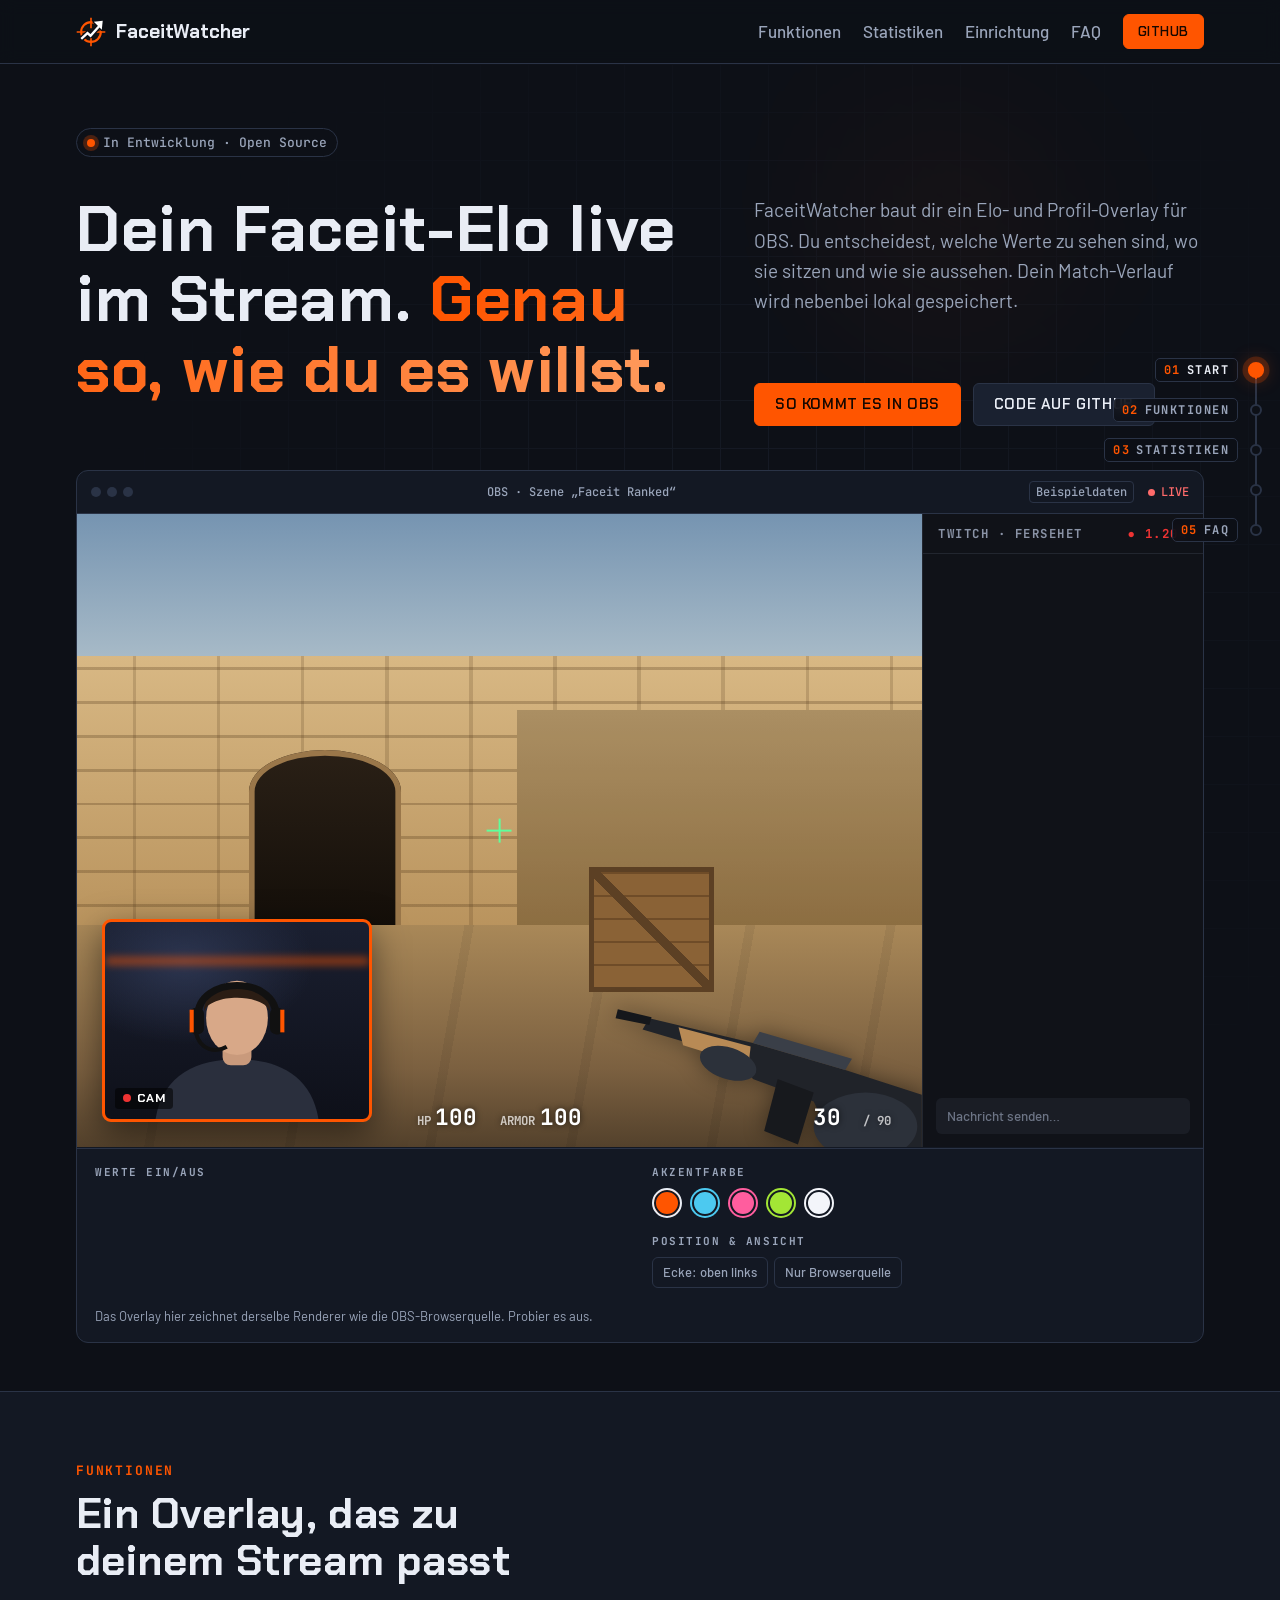
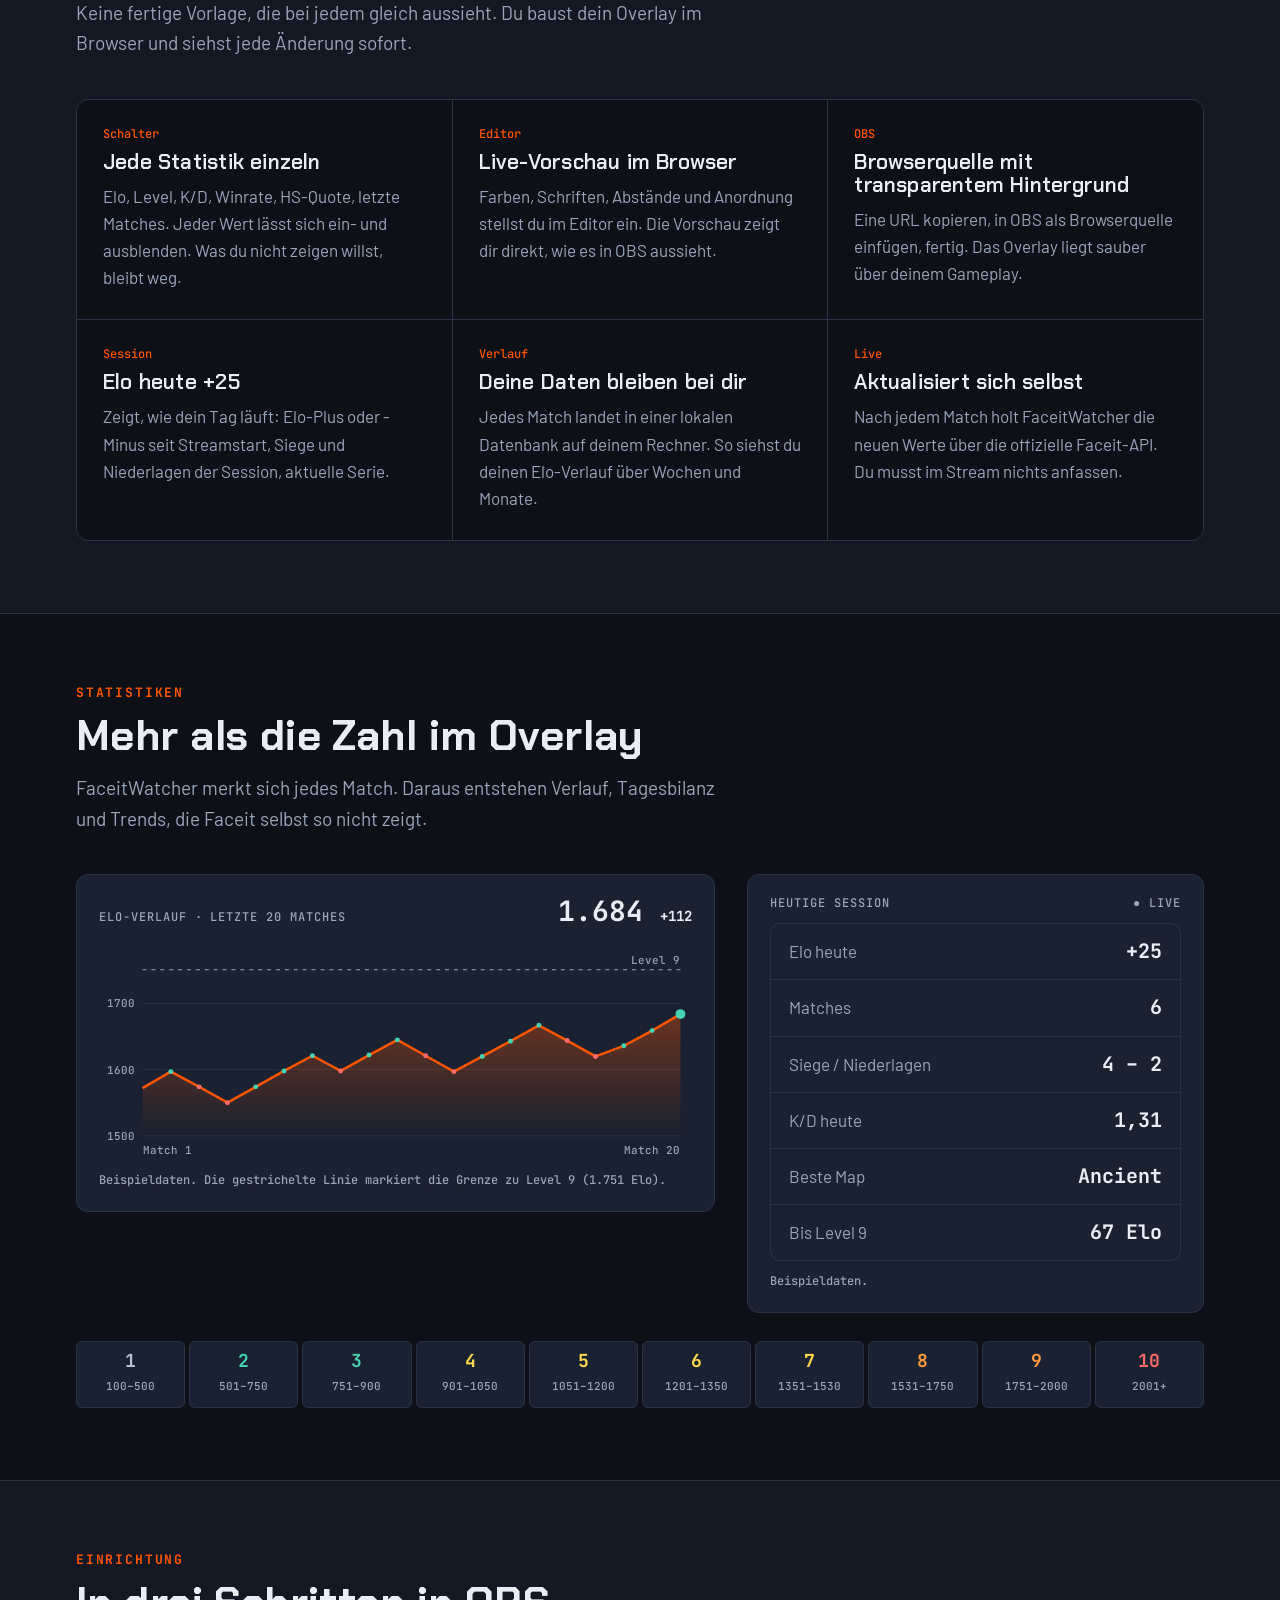
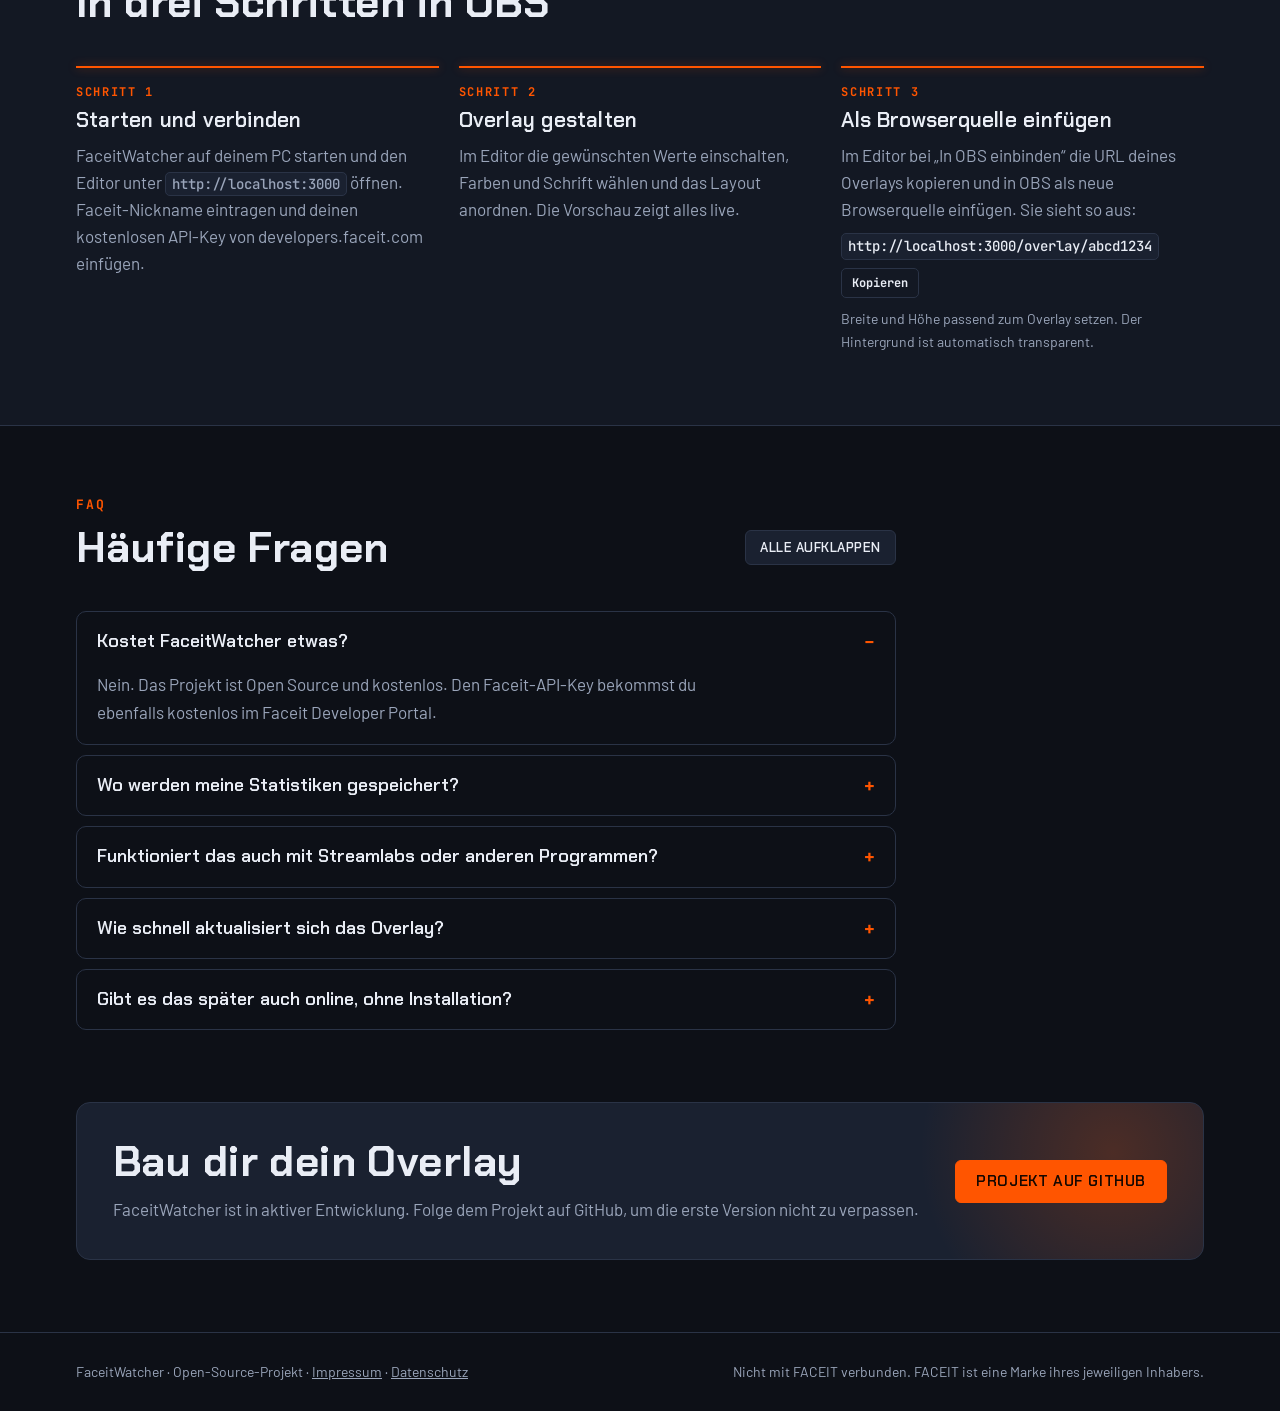
==== commit 00eed6bf: "Landingpage: FAQ wieder aufklappbar, Knopf für alle Vier Fragen hatten durch einen Tippfehler kein <" ====
--- a/website/index.html
+++ b/website/index.html
@@ -210,6 +210,9 @@
 
 /* FAQ */
 .faq { display: grid; gap: 10px; max-width: 820px; }
+.faq-head { display: flex; flex-wrap: wrap; align-items: center; justify-content: space-between; gap: 14px 24px; max-width: 820px; }
+.sec-head:has(.faq-head) { max-width: 820px; }
+.faq-head .btn { padding: 10px 14px; font-size: 13px; }
 details { background: var(--bg); border: 1px solid var(--line); border-radius: 10px; padding: 0 20px; }
 summary { cursor: pointer; padding-block: 18px; font: 600 18px/1.3 var(--f-display); list-style: none; display: flex; justify-content: space-between; gap: 16px; }
 summary::-webkit-details-marker { display: none; }
@@ -619,14 +622,14 @@
   <div class="wrap">
     <div class="sec-head" data-reveal>
       <span class="eyebrow">FAQ</span>
-      <h2>Häufige Fragen</h2>
+      <div class="faq-head"><h2>Häufige Fragen</h2><button class="btn" type="button" id="faqAll" aria-expanded="false">Alle aufklappen</button></div>
     </div>
     <div class="faq">
       <details open data-reveal style="--d:0"><summary>Kostet FaceitWatcher etwas?</summary><p>Nein. Das Projekt ist Open Source und kostenlos. Den Faceit-API-Key bekommst du ebenfalls kostenlos im Faceit Developer Portal.</p></details>
-      <detailsNone data-reveal style="--d:1"><summary>Wo werden meine Statistiken gespeichert?</summary><p>Lokal auf deinem Rechner in einer SQLite-Datenbank. Es gibt keinen fremden Server, der deine Daten sammelt.</p></details>
-      <detailsNone data-reveal style="--d:2"><summary>Funktioniert das auch mit Streamlabs oder anderen Programmen?</summary><p>Ja, überall wo es eine Browserquelle gibt. Das Overlay ist eine normale Webseite mit transparentem Hintergrund.</p></details>
-      <detailsNone data-reveal style="--d:3"><summary>Wie schnell aktualisiert sich das Overlay?</summary><p>FaceitWatcher fragt die Faceit-API regelmäßig ab und schickt neue Werte sofort ans Overlay. Nach einem Match dauert es meist nur wenige Sekunden.</p></details>
-      <detailsNone data-reveal style="--d:4"><summary>Gibt es das später auch online, ohne Installation?</summary><p>Das ist geplant. FaceitWatcher startet als lokales Tool und ist so gebaut, dass daraus später eine Web-App werden kann.</p></details>
+      <details data-reveal style="--d:1"><summary>Wo werden meine Statistiken gespeichert?</summary><p>Lokal auf deinem Rechner in einer SQLite-Datenbank. Es gibt keinen fremden Server, der deine Daten sammelt.</p></details>
+      <details data-reveal style="--d:2"><summary>Funktioniert das auch mit Streamlabs oder anderen Programmen?</summary><p>Ja, überall wo es eine Browserquelle gibt. Das Overlay ist eine normale Webseite mit transparentem Hintergrund.</p></details>
+      <details data-reveal style="--d:3"><summary>Wie schnell aktualisiert sich das Overlay?</summary><p>FaceitWatcher fragt die Faceit-API regelmäßig ab und schickt neue Werte sofort ans Overlay. Nach einem Match dauert es meist nur wenige Sekunden.</p></details>
+      <details data-reveal style="--d:4"><summary>Gibt es das später auch online, ohne Installation?</summary><p>Das ist geplant. FaceitWatcher startet als lokales Tool und ist so gebaut, dass daraus später eine Web-App werden kann.</p></details>
     </div>
   </div>
 </section>
@@ -804,6 +807,22 @@
   addEventListener('resize', spy);
   spy();
 
+  // FAQ: alle Fragen auf einmal auf- oder zuklappen
+  var faqAll = document.getElementById('faqAll');
+  var faqItems = document.querySelectorAll('.faq details');
+  var syncFaq = function () {
+    var allOpen = Array.prototype.every.call(faqItems, function (d) { return d.open; });
+    faqAll.textContent = allOpen ? 'Alle zuklappen' : 'Alle aufklappen';
+    faqAll.setAttribute('aria-expanded', String(allOpen));
+  };
+  faqAll.addEventListener('click', function () {
+    var open = faqAll.getAttribute('aria-expanded') !== 'true';
+    faqItems.forEach(function (d) { d.open = open; });
+    syncFaq();
+  });
+  faqItems.forEach(function (d) { d.addEventListener('toggle', syncFaq); });
+  syncFaq();
+
   // Funktionskarten: Lichtschein folgt der Maus
   var featGrid = document.querySelector('.features');
   var cards = featGrid.querySelectorAll('.feat');
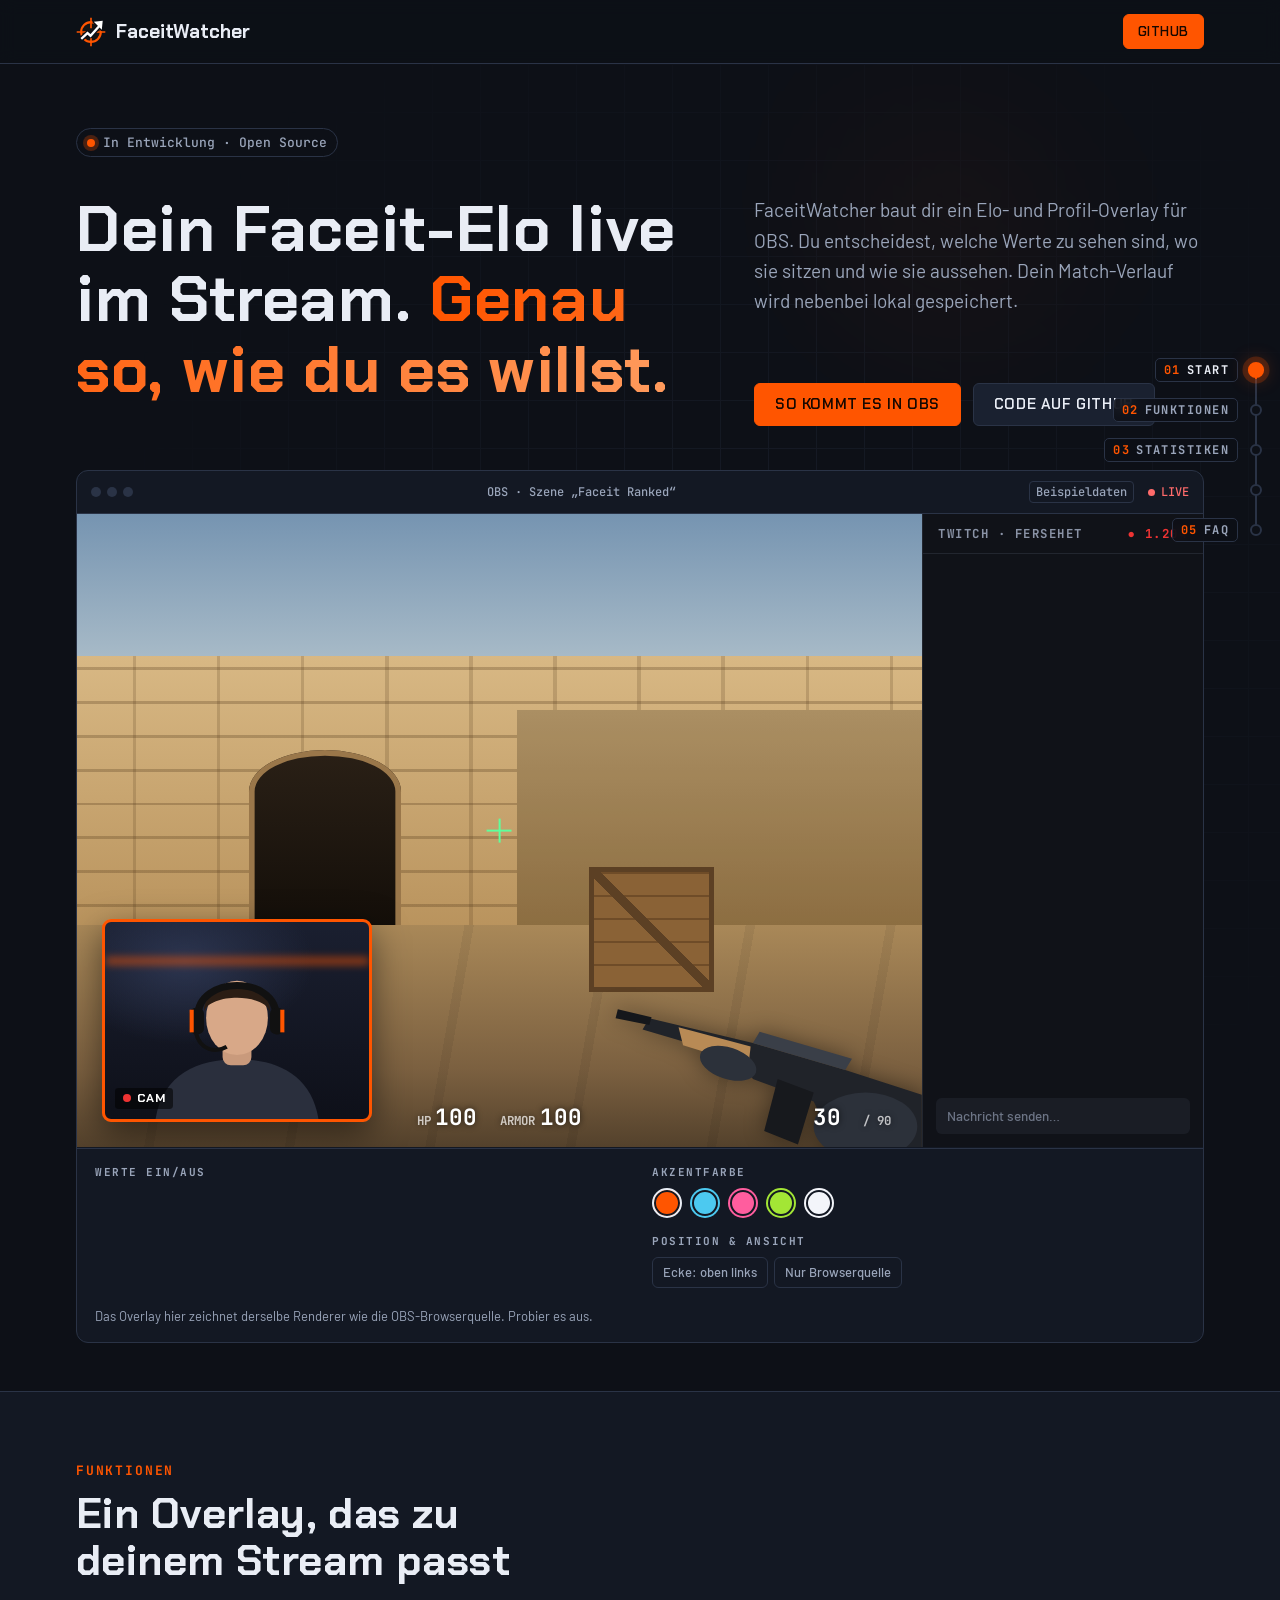
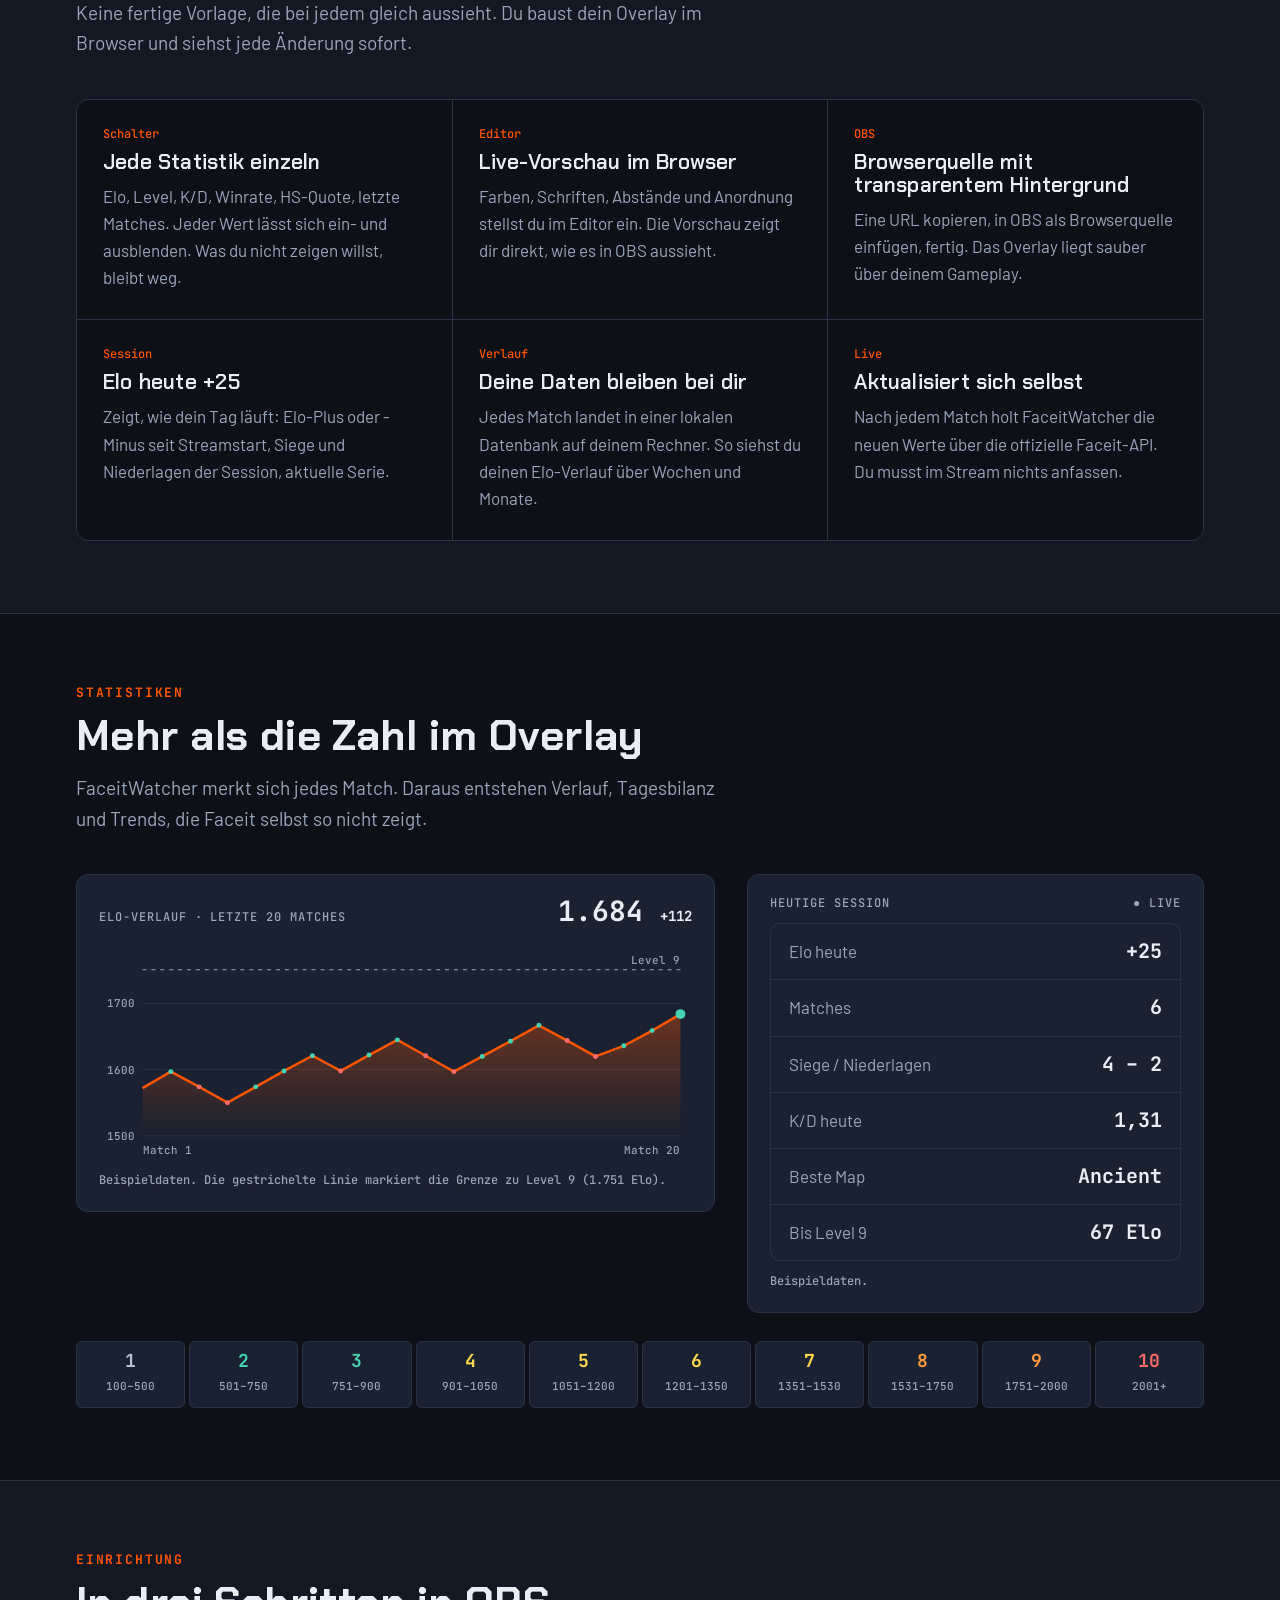
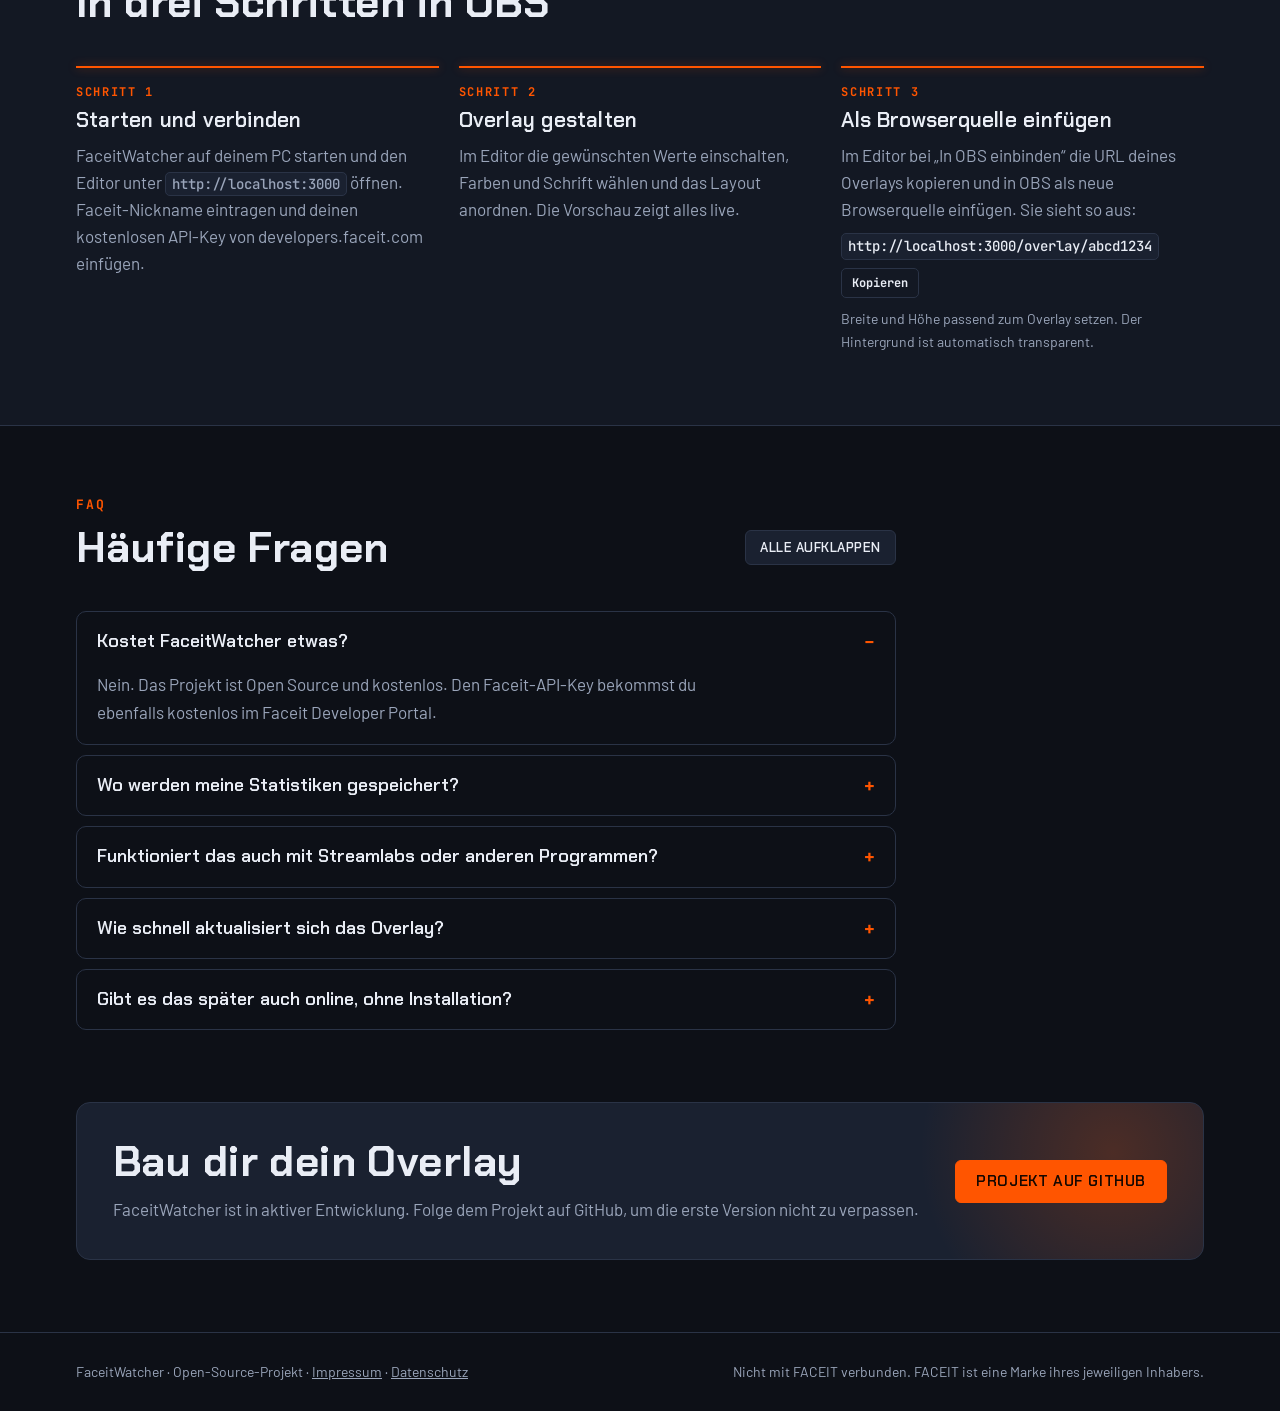
==== commit 572b5d47: "Landingpage: obere Leiste nur mit Logo und GitHub" ====
--- a/website/index.html
+++ b/website/index.html
@@ -53,7 +53,6 @@
 .nav-links { display: flex; gap: 22px; align-items: center; font-weight: 500; }
 .nav-links a { text-decoration: none; color: var(--muted); }
 .nav-links a:hover { color: var(--fg); }
-@media (max-width: 720px) { .nav-links a:not(.btn) { display: none; } }
 
 .btn { display: inline-flex; align-items: center; gap: 8px; font: 600 15px/1 var(--f-display); letter-spacing: .04em; text-transform: uppercase; text-decoration: none; padding: 13px 20px; border-radius: 6px; border: 1px solid var(--line); background: var(--surface); color: var(--fg); cursor: pointer; }
 .btn:hover { border-color: var(--muted); }
@@ -258,12 +257,10 @@
 .progress { position: fixed; top: 0; left: 0; right: 0; height: 2px; z-index: 20; background: var(--accent); box-shadow: 0 0 10px var(--glow); transform-origin: left; transform: scaleX(0); }
 .nav { transition: box-shadow .3s, background .3s; }
 .nav.scrolled { box-shadow: 0 10px 30px rgba(0, 0, 0, .35); }
-.brand-mark { transition: transform .5s cubic-bezier(.3, 1.4, .5, 1); }
-.brand:hover .brand-mark { transform: rotate(90deg); }
-.nav-links a:not(.btn) { position: relative; transition: color .2s; }
-.nav-links a:not(.btn)::after { content: ""; position: absolute; left: 0; right: 0; bottom: -6px; height: 2px; background: var(--accent); transform: scaleX(0); transition: transform .25s ease; }
-.nav-links a.active, .nav-links a:not(.btn):hover { color: var(--fg); }
-.nav-links a.active::after, .nav-links a:not(.btn):hover::after { transform: scaleX(1); }
+/* Hover: das Fadenkreuz scoped rein (Zoom mit kurzem Nachfedern) */
+.brand-mark { transition: transform .35s cubic-bezier(.2, .8, .3, 1), filter .35s; transform-origin: 50% 50%; }
+.brand:hover .brand-mark, .brand:focus-visible .brand-mark { transform: scale(1.28); filter: drop-shadow(0 0 6px color-mix(in srgb, var(--accent) 70%, transparent)); animation: scope-in .45s cubic-bezier(.2, .8, .3, 1); }
+@keyframes scope-in { 0% { transform: scale(1); } 55% { transform: scale(1.38); } 100% { transform: scale(1.28); } }
 
 /* Buttons */
 .btn { position: relative; overflow: hidden; transition: transform .2s, box-shadow .2s, border-color .2s, filter .2s; }
@@ -353,16 +350,10 @@
 .rail:hover a span { opacity: 1; transform: none; }
 @media (max-width: 1100px) { .rail { display: none; } }
 
-/* Handy: Kategorien als wischbare Leiste unter der Navigation */
-.mnav { display: none; }
 @media (max-width: 720px) {
   .nav .wrap { padding-block: 10px; }
   .brand { font-size: 17px; }
-  .mnav { display: flex; gap: 6px; overflow-x: auto; scrollbar-width: none; padding: 0 var(--gutter-r) 10px var(--gutter-l); scroll-snap-type: x proximity; scroll-padding-inline: var(--gutter-l) var(--gutter-r); -webkit-mask-image: linear-gradient(90deg, #000 85%, transparent); mask-image: linear-gradient(90deg, #000 85%, transparent); }
-  .mnav::-webkit-scrollbar { display: none; }
-  .mnav a { flex: none; scroll-snap-align: start; text-decoration: none; font: 600 13px/1 var(--f-display); letter-spacing: .04em; text-transform: uppercase; color: var(--muted); padding: 8px 12px; border-radius: 999px; border: 1px solid var(--line); transition: color .2s, background .2s, border-color .2s; }
-  .mnav a.active { color: var(--accent-ink); background: var(--accent); border-color: var(--accent); }
-  section { scroll-margin-top: 104px; padding-block: 56px; }
+  section { scroll-margin-top: 64px; padding-block: 56px; }
   .hero { padding-block: 36px 32px; }
   .hero h1 { font-size: clamp(34px, 10vw, 44px); }
   .lead { font-size: 17px; }
@@ -422,19 +413,8 @@
   <div class="wrap">
     <a class="brand" href="#top"><img class="brand-mark" src="logo.svg" alt="" width="30" height="30">FaceitWatcher</a>
     <div class="nav-links">
-      <a href="#features">Funktionen</a>
-      <a href="#stats">Statistiken</a>
-      <a href="#setup">Einrichtung</a>
-      <a href="#faq">FAQ</a>
       <a class="btn primary" href="https://github.com/fersehet/faceitwatcher" target="_blank" rel="noopener">GitHub</a>
     </div>
-  </div>
-  <div class="mnav" id="mnav">
-    <a href="#top">Start</a>
-    <a href="#features">Funktionen</a>
-    <a href="#stats">Statistiken</a>
-    <a href="#setup">Einrichtung</a>
-    <a href="#faq">FAQ</a>
   </div>
 </nav>
 <nav class="rail" id="rail" aria-label="Abschnitte">
@@ -771,13 +751,11 @@
   var secIds = ['top', 'features', 'stats', 'setup', 'faq'];
   var secs = secIds.map(function (id) { return document.getElementById(id); });
   var railFill = document.querySelector('.rail-track i');
-  var groups = ['.nav-links', '#rail', '#mnav'].map(function (sel) {
+  var groups = ['#rail'].map(function (sel) {
     var map = {};
     document.querySelectorAll(sel + ' a[href^="#"]').forEach(function (a) { map[a.getAttribute('href').slice(1)] = a; });
     return map;
   });
-  var mnav = document.getElementById('mnav');
-  var lastActive = '';
   var spy = function () {
     var mid = innerHeight * 0.4, idx = 0, frac = 0;
     var atEnd = innerHeight + scrollY >= document.documentElement.scrollHeight - 4;
@@ -793,15 +771,10 @@
       secIds.forEach(function (sid, i) {
         var link = map[sid];
         if (!link) return;
-        link.classList.toggle('active', sid === id && !(g === 0 && sid === 'top'));
+        link.classList.toggle('active', sid === id);
         link.classList.toggle('passed', i < idx);
       });
     });
-    if (id !== lastActive) {
-      lastActive = id;
-      var chip = groups[2][id];
-      if (chip && getComputedStyle(mnav).display !== 'none') mnav.scrollBy({ left: chip.getBoundingClientRect().left - mnav.getBoundingClientRect().left - 16, behavior: reduced ? 'auto' : 'smooth' });
-    }
   };
   addEventListener('scroll', spy, { passive: true });
   addEventListener('resize', spy);
@@ -841,14 +814,14 @@
 </script>
 <script type="module">
 // Vorschau mit dem echten Overlay: derselbe Renderer wie die OBS-Browserquelle (js/render.js aus dem Tool).
-// Auf dem FaceitWatcher-Server kommen Overlay und Werte live aus live.json, sonst Beispieldaten aus demo.json.
+// Das Layout steht in demo.json. Auf dem FaceitWatcher-Server kommen die Werte live aus live.json, sonst aus demo.json.
 import { renderOverlay } from './js/render.js';
 
 const reduced = matchMedia('(prefers-reduced-motion: reduce)').matches;
 const scene = document.getElementById('scene');
 const slot = document.getElementById('slot');
 const container = document.getElementById('overlay');
-const TOGGLES = ['avatar', 'nickname', 'level', 'elo', 'eloProgress', 'eloToday', 'sessionRecord', 'kd', 'winRate', 'hsPercent', 'recentResults'];
+const TOGGLES = ['avatar', 'nickname', 'level', 'elo', 'eloProgress', 'eloToday', 'sessionRecord', 'kd', 'seasonWinRate', 'hsPercent', 'adr', 'matches', 'recentResults'];
 
 let overlay, state, live = false;
 
@@ -860,18 +833,20 @@
   return data;
 }
 
+// Das Layout kommt immer aus demo.json, damit die Seite überall gleich aussieht. Der Server liefert nur die Werte.
+const demo = await load('demo.json');
+({ overlay, state } = demo);
+const withSeason = (s) => ({ ...s, season: s.season ?? demo.state.season });
 try {
-  ({ overlay, state } = await load('live.json'));
+  state = withSeason((await load('live.json')).state);
   live = true;
-} catch {
-  ({ overlay, state } = await load('demo.json'));
-}
+} catch {}
 
 const source = document.getElementById('dataSource');
 if (live) {
   source.textContent = state.demo ? 'Server · Demo-Modus' : 'Live-Daten';
   source.classList.toggle('live', !state.demo);
-  document.getElementById('demoNote').textContent = 'Das ist das echte Overlay vom FaceitWatcher-Server mit den aktuellen Werten. Deine Änderungen hier bleiben nur in dieser Vorschau.';} else if (state.player) {
+  document.getElementById('demoNote').textContent = 'Das Overlay zeichnet derselbe Renderer wie die OBS-Browserquelle, mit den aktuellen Werten vom FaceitWatcher-Server. Deine Änderungen hier bleiben nur in dieser Vorschau.';} else if (state.player) {
   source.textContent = `${state.player.nickname} · Stand 24.10.`;
   document.getElementById('demoNote').textContent = `Echtes Overlay mit dem Faceit-Account ${state.player.nickname} (Stand 24.10.2026). Die Matches, die hier durchlaufen, sind simuliert. Probier die Schalter aus.`;
 }
@@ -906,7 +881,7 @@
 function fit() {
   const game = scene.querySelector('.game').clientWidth;
   // Auf dem Handy etwas größer, damit die Werte lesbar bleiben
-  const share = scene.clientWidth < 520 ? 0.64 : 0.44;
+  const share = scene.clientWidth < 520 ? 0.66 : 0.5;
   const scale = Math.min(1.2, (game * share) / overlay.style.width);
   container.style.transform = `scale(${scale})`;
   const w = overlay.style.width * scale, h = overlay.style.height * scale;
@@ -1062,6 +1037,12 @@
   p.matches += 1;
   if (win) p.wins += 1;
   p.winRate = Math.round((p.wins / p.matches) * 100);
+  if (state.season) {
+    const se = state.season;
+    se.matches += 1;
+    if (win) se.wins += 1; else se.losses += 1;
+    se.winRate = Math.round((se.wins / se.matches) * 100);
+  }
   p.kd = Math.round((totals.kills / totals.deaths) * 100) / 100;
   p.currentStreak = win ? p.currentStreak + 1 : 0;
   p.longestStreak = Math.max(p.longestStreak, p.currentStreak);
@@ -1091,7 +1072,7 @@
   setInterval(async () => {
     try {
       const data = await load('live.json');
-      state = data.state;
+      state = withSeason(data.state);
       draw();
     } catch {}
   }, 30000);
